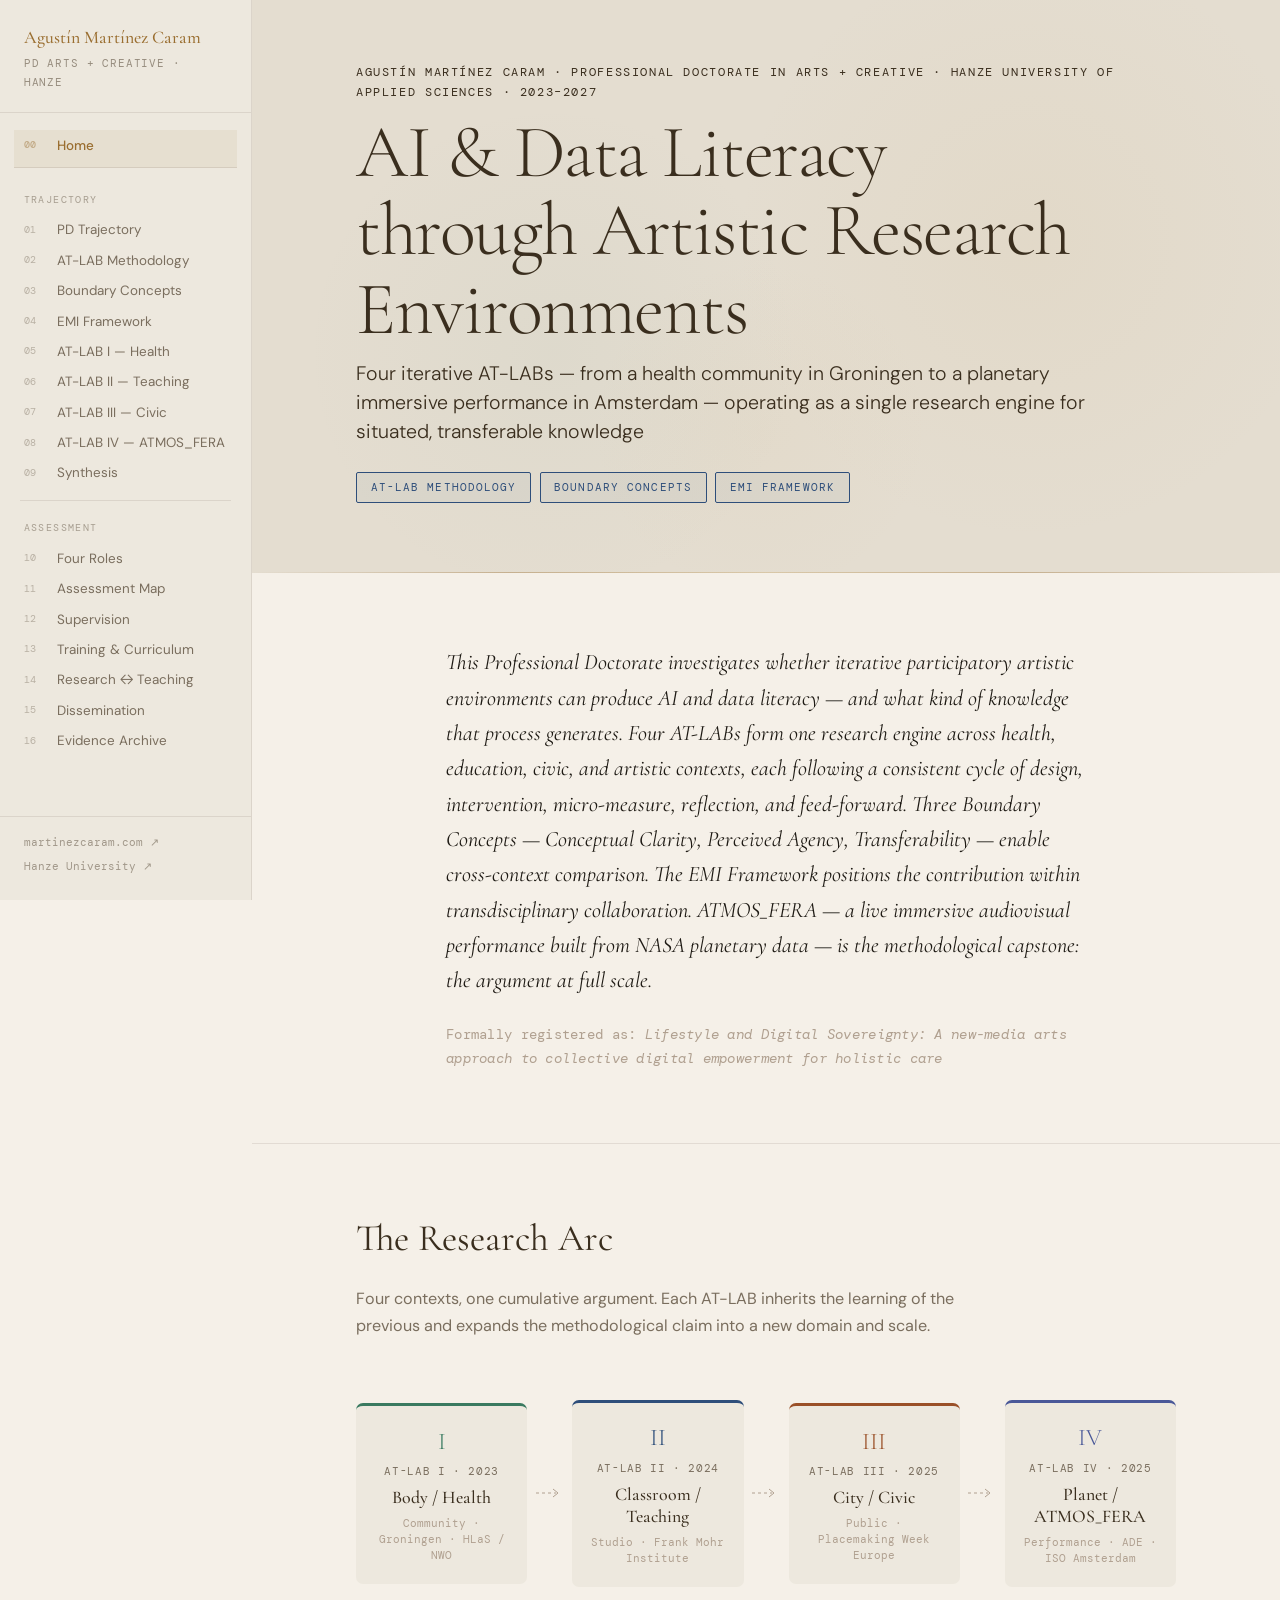
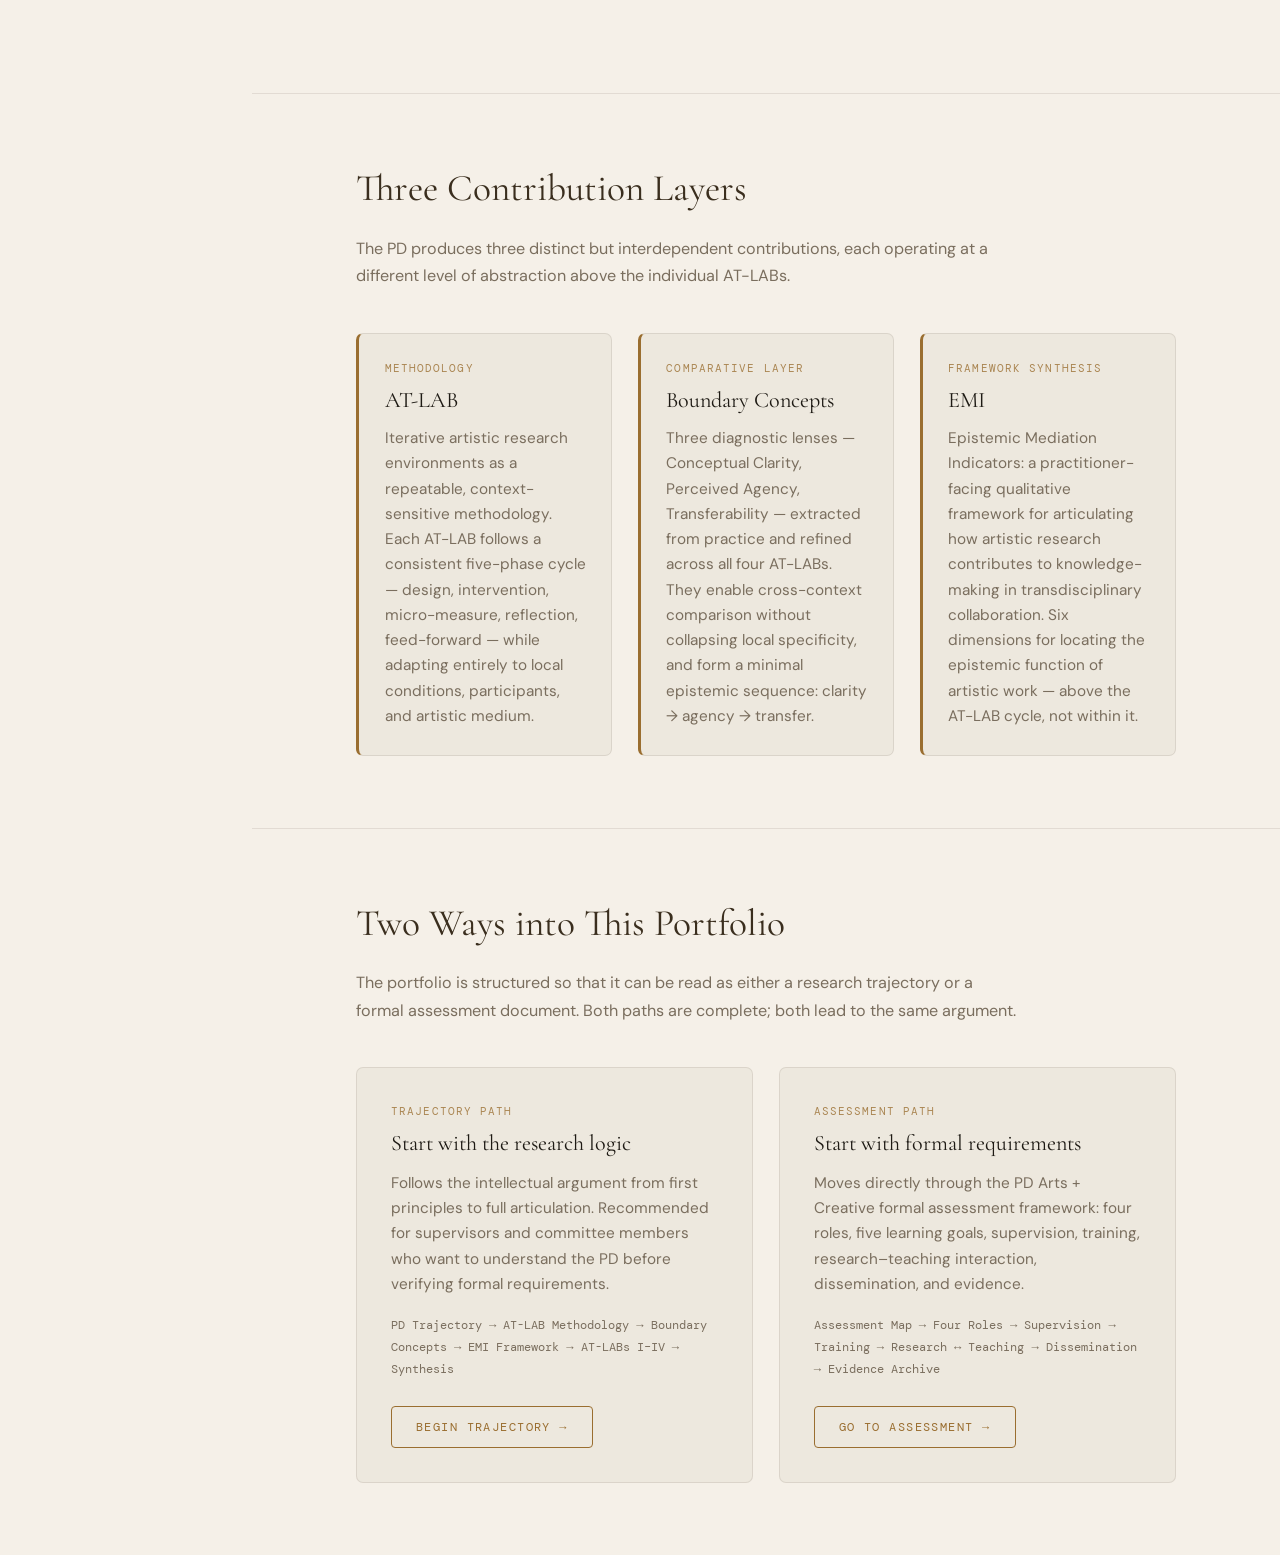
==== index.html @ 52361f8f "Initial upload Initial upload" ====
<!DOCTYPE html>
<html lang="en">
<head>
  <meta charset="UTF-8">
  <meta name="viewport" content="width=device-width, initial-scale=1.0">
  <title>Home — Agustín Martínez Caram PD</title>
  <link rel="preconnect" href="https://fonts.googleapis.com">
  <link rel="preconnect" href="https://fonts.gstatic.com" crossorigin>
  <link href="https://fonts.googleapis.com/css2?family=Cormorant+Garamond:ital,wght@0,300;0,400;0,500;0,600;1,300;1,400;1,500&family=DM+Mono:wght@300;400&family=DM+Sans:ital,wght@0,300;0,400;0,500;1,400&display=swap" rel="stylesheet">
  <link rel="stylesheet" href="css/tokens.css">
  <link rel="stylesheet" href="css/layout.css">
  <link rel="stylesheet" href="css/components.css">
  <link rel="stylesheet" href="css/animations.css">
  <link rel="stylesheet" href="css/print.css" media="print">
</head>
<body>

  <button class="hamburger" id="menuToggle" aria-label="Toggle menu">
    <span></span><span></span><span></span>
  </button>
  <div class="sidebar-overlay"></div>

  <aside id="sidebar">
    <div class="sb-header">
      <div class="sb-name">Agustín Martínez Caram</div>
      <div class="sb-programme">PD Arts + Creative · Hanze</div>
    </div>
    <nav>
      <a href="index.html"             class="nav-link nav-link-home"><span class="nav-num">00</span>Home</a>
      <div class="nav-group">
        <div class="nav-group-label">Trajectory</div>
        <a href="trajectory.html"        class="nav-link"><span class="nav-num">01</span>PD Trajectory</a>
        <a href="methodology.html"       class="nav-link"><span class="nav-num">02</span>AT-LAB Methodology</a>
        <a href="boundary-concepts.html" class="nav-link"><span class="nav-num">03</span>Boundary Concepts</a>
        <a href="emi.html"               class="nav-link"><span class="nav-num">04</span>EMI Framework</a>
        <a href="lab-1-health.html"      class="nav-link"><span class="nav-num">05</span>AT-LAB I — Health</a>
        <a href="lab-2-teaching.html"    class="nav-link"><span class="nav-num">06</span>AT-LAB II — Teaching</a>
        <a href="lab-3-civic.html"       class="nav-link"><span class="nav-num">07</span>AT-LAB III — Civic</a>
        <a href="lab-4-atmosfera.html"   class="nav-link"><span class="nav-num">08</span>AT-LAB IV — ATMOS_FERA</a>
        <a href="synthesis.html"         class="nav-link"><span class="nav-num">09</span>Synthesis</a>
      </div>
      <div class="nav-divider"></div>
      <div class="nav-group">
        <div class="nav-group-label">Assessment</div>
        <a href="roles.html"             class="nav-link"><span class="nav-num">10</span>Four Roles</a>
        <a href="assessment-map.html"    class="nav-link"><span class="nav-num">11</span>Assessment Map</a>
        <a href="supervision.html"       class="nav-link"><span class="nav-num">12</span>Supervision</a>
        <a href="training.html"          class="nav-link"><span class="nav-num">13</span>Training &amp; Curriculum</a>
        <a href="research-teaching.html" class="nav-link"><span class="nav-num">14</span>Research ↔ Teaching</a>
        <a href="dissemination.html"     class="nav-link"><span class="nav-num">15</span>Dissemination</a>
        <a href="evidence.html"          class="nav-link"><span class="nav-num">16</span>Evidence Archive</a>
      </div>
    </nav>
    <div class="sb-footer">
      <a href="https://martinezcaram.com" target="_blank" rel="noopener">martinezcaram.com ↗</a>
      <a href="https://www.hanze.nl" target="_blank" rel="noopener">Hanze University ↗</a>
    </div>
  </aside>

  <main id="main">

    <!-- ═══ HERO ═══ -->
    <section class="page-hero" style="position:relative;">
      <div class="home-bg" style="position:absolute; inset:0; overflow:hidden; pointer-events:none; z-index:0;">
        <div class="orb orb-1"></div>
        <div class="orb orb-2"></div>
        <div class="orb orb-3"></div>
      </div>

      <div style="position:relative; z-index:1;">
        <div class="section-inner">

          <div class="eyebrow">Agustín Martínez Caram · Professional Doctorate in Arts + Creative · Hanze University of Applied Sciences · 2023–2027</div>

          <h1 class="page-title">AI &amp; Data Literacy<br>through Artistic Research Environments</h1>

          <p class="page-subtitle">Four iterative AT-LABs — from a health community in Groningen to a planetary immersive performance in Amsterdam — operating as a single research engine for situated, transferable knowledge</p>

          <div class="badge-row" style="margin-top:1.5rem;">
            <span class="badge badge-hero">AT-LAB Methodology</span>
            <span class="badge badge-hero">Boundary Concepts</span>
            <span class="badge badge-hero">EMI Framework</span>
          </div>

        </div>
      </div>
    </section>

    <!-- ═══ THESIS ═══ -->
    <section class="page-section">
      <div class="section-inner content-narrow">
        <p class="lead">This Professional Doctorate investigates whether iterative participatory artistic environments can produce AI and data literacy — and what kind of knowledge that process generates. Four AT-LABs form one research engine across health, education, civic, and artistic contexts, each following a consistent cycle of design, intervention, micro-measure, reflection, and feed-forward. Three Boundary Concepts — Conceptual Clarity, Perceived Agency, Transferability — enable cross-context comparison. The EMI Framework positions the contribution within transdisciplinary collaboration. ATMOS_FERA — a live immersive audiovisual performance built from NASA planetary data — is the methodological capstone: the argument at full scale.</p>
        <p style="font-size:0.82rem; font-family:var(--mono); color:var(--ink-faint); margin-top:1rem; letter-spacing:0.02em;">Formally registered as: <em>Lifestyle and Digital Sovereignty: A new-media arts approach to collective digital empowerment for holistic care</em></p>
      </div>
    </section>

    <!-- ═══ TRAJECTORY ARC ═══ -->
    <section class="page-section">
      <div class="section-inner">

        <h2>The Research Arc</h2>
        <p style="color:var(--ink-muted); margin-bottom:2.5rem; max-width:60ch;">Four contexts, one cumulative argument. Each AT-LAB inherits the learning of the previous and expands the methodological claim into a new domain and scale.</p>

        <div class="traj-arc reveal-stagger">
          <a href="lab-1-health.html" class="traj-node traj-node--1">
            <div class="traj-node-icon">I</div>
            <div class="traj-node-label">AT-LAB I · 2023</div>
            <div class="traj-node-name">Body / Health</div>
            <div class="traj-node-sub">Community · Groningen · HLaS / NWO</div>
          </a>
          <div class="traj-connector" aria-hidden="true">
            <svg width="28" height="16" viewBox="0 0 28 16" fill="none" xmlns="http://www.w3.org/2000/svg"><line x1="0" y1="8" x2="20" y2="8" stroke="currentColor" stroke-width="1" stroke-dasharray="3 3"/><polyline points="17,4 22,8 17,12" stroke="currentColor" stroke-width="1" fill="none"/></svg>
          </div>
          <a href="lab-2-teaching.html" class="traj-node traj-node--2">
            <div class="traj-node-icon">II</div>
            <div class="traj-node-label">AT-LAB II · 2024</div>
            <div class="traj-node-name">Classroom / Teaching</div>
            <div class="traj-node-sub">Studio · Frank Mohr Institute</div>
          </a>
          <div class="traj-connector" aria-hidden="true">
            <svg width="28" height="16" viewBox="0 0 28 16" fill="none" xmlns="http://www.w3.org/2000/svg"><line x1="0" y1="8" x2="20" y2="8" stroke="currentColor" stroke-width="1" stroke-dasharray="3 3"/><polyline points="17,4 22,8 17,12" stroke="currentColor" stroke-width="1" fill="none"/></svg>
          </div>
          <a href="lab-3-civic.html" class="traj-node traj-node--3">
            <div class="traj-node-icon">III</div>
            <div class="traj-node-label">AT-LAB III · 2025</div>
            <div class="traj-node-name">City / Civic</div>
            <div class="traj-node-sub">Public · Placemaking Week Europe</div>
          </a>
          <div class="traj-connector" aria-hidden="true">
            <svg width="28" height="16" viewBox="0 0 28 16" fill="none" xmlns="http://www.w3.org/2000/svg"><line x1="0" y1="8" x2="20" y2="8" stroke="currentColor" stroke-width="1" stroke-dasharray="3 3"/><polyline points="17,4 22,8 17,12" stroke="currentColor" stroke-width="1" fill="none"/></svg>
          </div>
          <a href="lab-4-atmosfera.html" class="traj-node traj-node--4">
            <div class="traj-node-icon">IV</div>
            <div class="traj-node-label">AT-LAB IV · 2025</div>
            <div class="traj-node-name">Planet / ATMOS_FERA</div>
            <div class="traj-node-sub">Performance · ADE · ISO Amsterdam</div>
          </a>
        </div>

      </div>
    </section>

    <!-- ═══ THREE CONTRIBUTION LAYERS ═══ -->
    <section class="page-section">
      <div class="section-inner">

        <h2>Three Contribution Layers</h2>
        <p style="color:var(--ink-muted); margin-bottom:2.5rem; max-width:60ch;">The PD produces three distinct but interdependent contributions, each operating at a different level of abstraction above the individual AT-LABs.</p>

        <div class="grid-3 reveal-stagger">
          <div class="card contribution-card">
            <div class="card-label">Methodology</div>
            <div class="card-title">AT-LAB</div>
            <div class="card-body">Iterative artistic research environments as a repeatable, context-sensitive methodology. Each AT-LAB follows a consistent five-phase cycle — design, intervention, micro-measure, reflection, feed-forward — while adapting entirely to local conditions, participants, and artistic medium.</div>
          </div>

          <div class="card contribution-card">
            <div class="card-label">Comparative Layer</div>
            <div class="card-title">Boundary Concepts</div>
            <div class="card-body">Three diagnostic lenses — Conceptual Clarity, Perceived Agency, Transferability — extracted from practice and refined across all four AT-LABs. They enable cross-context comparison without collapsing local specificity, and form a minimal epistemic sequence: clarity → agency → transfer.</div>
          </div>

          <div class="card contribution-card">
            <div class="card-label">Framework Synthesis</div>
            <div class="card-title">EMI</div>
            <div class="card-body">Epistemic Mediation Indicators: a practitioner-facing qualitative framework for articulating how artistic research contributes to knowledge-making in transdisciplinary collaboration. Six dimensions for locating the epistemic function of artistic work — above the AT-LAB cycle, not within it.</div>
          </div>
        </div>

      </div>
    </section>

    <!-- ═══ TWO READING PATHS ═══ -->
    <section class="page-section">
      <div class="section-inner">

        <h2>Two Ways into This Portfolio</h2>
        <p style="color:var(--ink-muted); margin-bottom:2.5rem; max-width:60ch;">The portfolio is structured so that it can be read as either a research trajectory or a formal assessment document. Both paths are complete; both lead to the same argument.</p>

        <div class="grid-2 reveal-stagger">

          <div class="card" style="padding:2rem;">
            <div class="card-label">Trajectory Path</div>
            <div class="card-title" style="margin-bottom:0.8rem;">Start with the research logic</div>
            <div class="card-body" style="margin-bottom:1.5rem;">
              <p>Follows the intellectual argument from first principles to full articulation. Recommended for supervisors and committee members who want to understand the PD before verifying formal requirements.</p>
              <p style="font-family:var(--mono); font-size:0.72rem; color:var(--ink-muted); margin-top:0.8rem; line-height:1.8;">
                PD Trajectory → AT-LAB Methodology → Boundary Concepts → EMI Framework → AT-LABs I–IV → Synthesis
              </p>
            </div>
            <a href="trajectory.html" style="display:inline-block; padding:10px 24px; border:1px solid var(--gold); color:var(--gold); text-decoration:none; font-family:var(--mono); font-size:0.7rem; letter-spacing:0.12em; text-transform:uppercase; border-radius:4px; transition:background 0.2s, color 0.2s;">Begin Trajectory →</a>
          </div>

          <div class="card" style="padding:2rem;">
            <div class="card-label">Assessment Path</div>
            <div class="card-title" style="margin-bottom:0.8rem;">Start with formal requirements</div>
            <div class="card-body" style="margin-bottom:1.5rem;">
              <p>Moves directly through the PD Arts + Creative formal assessment framework: four roles, five learning goals, supervision, training, research–teaching interaction, dissemination, and evidence.</p>
              <p style="font-family:var(--mono); font-size:0.72rem; color:var(--ink-muted); margin-top:0.8rem; line-height:1.8;">
                Assessment Map → Four Roles → Supervision → Training → Research ↔ Teaching → Dissemination → Evidence Archive
              </p>
            </div>
            <a href="assessment-map.html" style="display:inline-block; padding:10px 24px; border:1px solid var(--gold); color:var(--gold); text-decoration:none; font-family:var(--mono); font-size:0.7rem; letter-spacing:0.12em; text-transform:uppercase; border-radius:4px; transition:background 0.2s, color 0.2s;">Go to Assessment →</a>
          </div>

        </div>

      </div>
    </section>

  </main>

  <script src="js/nav.js"></script>
  <script src="js/animations.js"></script>
</body>
</html>
---- css/tokens.css ----
/* ═══════════════════════════════════════════════════════════
   DESIGN TOKENS — PD Assessment Portfolio
   Agustín Martínez Caram · Hanze UAS · Arts + Creative PD
   v3 — single warm editorial system (no dark mode)
   ═══════════════════════════════════════════════════════════ */

:root {
  /* ──────────────────────────────────────────
     WARM EDITORIAL PALETTE
     ────────────────────────────────────────── */
  --bg-light:    #f5f0e8;    /* main reading surface — warm parchment */
  --bg-light-2:  #ede8de;    /* cards, sidebar, secondary surfaces */
  --bg-light-3:  #e4ddd0;    /* hero band, deepened parchment */
  --bg-light-4:  #dbd4c5;    /* table alternation, strong dividers */

  --ink:         #1e1a14;    /* near-black body text */
  --ink-mid:     #3a2e1e;    /* headings, section titles */
  --ink-muted:   #7a6e5e;    /* secondary text, captions */
  --ink-faint:   #b0a090;    /* very muted, metadata */

  --gold:        #9a6e30;    /* primary gold on light — legible warm amber */
  --gold-lt:     #c9a96e;    /* lighter gold, accents */
  --gold-dim:    rgba(154,110,48,0.15);
  --gold-line:   rgba(154,110,48,0.35);

  --border:      rgba(58, 46, 30, 0.10);
  --border-strong: rgba(58, 46, 30, 0.22);

  --accent:      #4a7a6e;    /* sage-teal accent */
  --accent-dim:  rgba(74,122,110,0.12);
  --rust:        #a05050;    /* warm rust for flags */
  --rust-dim:    rgba(160,80,80,0.10);

  /* ──────────────────────────────────────────
     SEMANTIC PAGE TOKENS — always light
     ────────────────────────────────────────── */
  --page-bg:            var(--bg-light);
  --page-surface:       var(--bg-light-2);
  --page-surface2:      var(--bg-light-3);
  --page-text:          var(--ink);
  --page-text-muted:    var(--ink-muted);
  --page-text-faint:    var(--ink-faint);
  --page-border:        var(--border);
  --page-border-strong: var(--border-strong);
  --page-gold:          var(--gold);
  --page-gold-lt:       var(--gold-lt);

  /* Sidebar — warm parchment panel */
  --sidebar-bg:        var(--bg-light-2);
  --sidebar-border:    var(--border);
  --sidebar-text:      var(--ink-muted);
  --sidebar-active:    var(--gold);
  --sidebar-hover-bg:  rgba(154,110,48,0.08);

  /* Hero band — slightly deepened parchment, NOT dark */
  --hero-bg:           var(--bg-light-3);
  --hero-text:         var(--ink-mid);

  /* ──────────────────────────────────────────
     LAB ACCENT TOKENS — conceptually motivated
     ────────────────────────────────────────── */

  /* AT-LAB I: Health / Biosignal / Body */
  --lab1:          #3a7a60;
  --lab1-lt:       #5a9a80;
  --lab1-dim:      rgba(58,122,96,0.10);
  --lab1-pulse:    rgba(58,122,96,0.18);
  --lab1-waveform: rgba(58,122,96,0.35);

  /* AT-LAB II: Teaching / Annotation / Curation */
  --lab2:          #2e4e7a;
  --lab2-lt:       #4a6a9a;
  --lab2-dim:      rgba(46,78,122,0.09);
  --lab2-line:     rgba(46,78,122,0.35);
  --lab2-ruled:    rgba(46,78,122,0.05);

  /* AT-LAB III: Civic / Network / Negotiation */
  --lab3:          #9a5028;
  --lab3-lt:       #be7040;
  --lab3-dim:      rgba(154,80,40,0.09);
  --lab3-node:     rgba(154,80,40,0.15);
  --lab3-edge:     rgba(154,80,40,0.22);

  /* AT-LAB IV: ATMOS_FERA / Spectral / Indigo */
  --lab4:          #4a5898;
  --lab4-lt:       #6878b8;
  --lab4-dim:      rgba(74,88,152,0.10);
  --lab4-atmos:    rgba(74,88,152,0.06);
  --lab4-venus:    #c8a040;
  --lab4-mars:     #a04830;
  --lab4-space:    #1a2870;

  /* ──────────────────────────────────────────
     TYPOGRAPHY
     ────────────────────────────────────────── */
  --serif:  'Cormorant Garamond', Georgia, 'Times New Roman', serif;
  --sans:   'DM Sans', system-ui, -apple-system, sans-serif;
  --mono:   'DM Mono', 'Menlo', 'Consolas', monospace;

  /* ──────────────────────────────────────────
     TYPE SCALE (fluid)
     ────────────────────────────────────────── */
  --fs-display:  clamp(2.8rem, 6vw, 4.4rem);
  --fs-h1:       clamp(2.2rem, 4.5vw, 3.4rem);
  --fs-h2:       clamp(1.6rem, 3vw, 2.2rem);
  --fs-h3:       clamp(1.15rem, 2vw, 1.45rem);
  --fs-body:     clamp(0.95rem, 1.05vw, 1.06rem);
  --fs-small:    clamp(0.82rem, 0.9vw, 0.9rem);
  --fs-label:    0.7rem;
  --fs-micro:    0.6rem;

  /* ──────────────────────────────────────────
     SPACING
     ────────────────────────────────────────── */
  --sp-page:     clamp(2rem, 5vw, 4.5rem);
  --sp-section:  clamp(4rem, 8vh, 7rem);
  --sp-block:    clamp(2rem, 4vh, 3.5rem);
  --sp-element:  1.25rem;
  --content-max: 820px;
  --content-wide:1080px;

  /* ──────────────────────────────────────────
     SIDEBAR
     ────────────────────────────────────────── */
  --sidebar-w: 252px;

  /* ──────────────────────────────────────────
     MOTION
     ────────────────────────────────────────── */
  --ease:      cubic-bezier(0.16, 1, 0.3, 1);
  --ease-out:  cubic-bezier(0.33, 1, 0.68, 1);
  --ease-in:   cubic-bezier(0.55, 0, 1, 0.45);
  --dur-fast:  0.22s;
  --dur-norm:  0.42s;
  --dur-slow:  0.75s;
  --dur-lazy:  1.2s;

  /* ──────────────────────────────────────────
     RADIUS
     ────────────────────────────────────────── */
  --r-sm:  3px;
  --r-md:  7px;
  --r-lg:  14px;
}
---- css/layout.css ----
/* ═══════════════════════════════════════════════════════════════════════════
   LAYOUT — Sidebar, page structure, grids, responsive foundation
   ═══════════════════════════════════════════════════════════════════════════ */

/* ── RESET & GLOBALS ── */

*, *::before, *::after {
  box-sizing: border-box;
  margin: 0;
  padding: 0;
}

html {
  scroll-behavior: smooth;
  font-size: 17px;
  -webkit-text-size-adjust: 100%;
}

body {
  font-family: var(--sans);
  font-size: var(--fs-body);
  line-height: 1.72;
  background: var(--page-bg);
  color: var(--page-text);
  transition: background var(--dur-norm), color var(--dur-norm);
  overflow-x: hidden;
  -webkit-font-smoothing: antialiased;
  -moz-osx-font-smoothing: grayscale;
}

a {
  color: var(--page-gold);
  text-decoration: none;
  transition: color var(--dur-fast), text-decoration-color var(--dur-fast);
}

a:hover {
  text-decoration: underline;
  text-underline-offset: 3px;
}

img {
  max-width: 100%;
  display: block;
}

/* ── PAGE HERO (DARK THRESHOLD) ── */

.page-hero {
  background: var(--hero-bg);
  color: var(--hero-text);
  padding: clamp(3rem, 7vh, 5.5rem) var(--sp-page) clamp(2.5rem, 5vh, 4rem);
  position: relative;
  overflow: hidden;
}

/* ── HERO EXTERNAL LINK BUTTONS ── */

.hero-ext-links {
  position: absolute;
  top: 1.4rem;
  right: 1.6rem;
  display: flex;
  flex-direction: column;
  gap: 0.45rem;
  align-items: flex-end;
  z-index: 10;
}

.hero-ext-btn {
  display: inline-flex;
  align-items: center;
  gap: 0.35rem;
  font-family: var(--mono);
  font-size: 0.6rem;
  letter-spacing: 0.09em;
  text-transform: uppercase;
  padding: 0.3rem 0.7rem;
  border: 1px solid rgba(46, 78, 122, 0.45);
  border-radius: 2px;
  color: var(--lab2);
  text-decoration: none;
  background: rgba(46, 78, 122, 0.05);
  transition: background 0.15s ease, border-color 0.15s ease, color 0.15s ease;
  white-space: nowrap;
}

.hero-ext-btn:hover {
  background: rgba(46, 78, 122, 0.12);
  border-color: var(--lab2);
  color: var(--lab2);
}

.page-hero::after {
  content: '';
  position: absolute;
  bottom: 0;
  left: 0;
  right: 0;
  height: 1px;
  background: linear-gradient(90deg, transparent, var(--page-gold), var(--page-gold-lt), var(--page-gold), transparent);
  opacity: 0.4;
}

.page-hero .eyebrow,
.page-hero .page-title,
.page-hero .page-subtitle,
.page-hero .sec-label,
.page-hero .sec-label-num,
.page-hero .sec-label-text {
  color: inherit !important;
}

.page-hero .sec-label-line {
  background: var(--page-gold) !important;
}

/* ── SIDEBAR ── */

#sidebar {
  position: fixed;
  top: 0;
  left: 0;
  width: var(--sidebar-w);
  height: 100vh;
  background: var(--sidebar-bg);
  border-right: 1px solid var(--sidebar-border);
  display: flex;
  flex-direction: column;
  z-index: 100;
  overflow-y: auto;
  transition: background var(--dur-norm), border-color var(--dur-norm);
}


.sb-header {
  padding: 1.6rem 1.4rem 1.2rem;
  border-bottom: 1px solid var(--sidebar-border);
  flex-shrink: 0;
}

.sb-name {
  font-family: var(--serif);
  font-size: 1.05rem;
  font-weight: 500;
  color: var(--sidebar-active);
  line-height: 1.25;
}

.sb-programme {
  font-family: var(--mono);
  font-size: 0.62rem;
  color: var(--sidebar-text);
  margin-top: 0.35rem;
  text-transform: uppercase;
  letter-spacing: 0.08em;
  opacity: 0.75;
}

nav {
  padding: 1rem 0;
  flex: 1;
}

.nav-group {
  padding: 0 0.8rem 0.4rem;
}

.nav-group-label {
  font-family: var(--mono);
  font-size: 0.57rem;
  text-transform: uppercase;
  letter-spacing: 0.14em;
  color: var(--sidebar-text);
  opacity: 0.6;
  padding: 0.8rem 0.6rem 0.4rem;
}

.nav-divider {
  height: 1px;
  background: var(--sidebar-border);
  margin: 0.3rem 1.2rem;
}

.nav-link {
  display: flex;
  align-items: center;
  gap: 0.55rem;
  padding: 0.38rem 0.6rem;
  border-radius: var(--r-sm);
  font-size: 0.79rem;
  color: var(--sidebar-text);
  text-decoration: none;
  transition: color var(--dur-fast), background var(--dur-fast);
  line-height: 1.3;
}

.nav-link:hover,
.nav-link.active {
  color: var(--sidebar-active);
  background: var(--sidebar-hover-bg);
}

.nav-link.active {
  font-weight: 500;
}

.nav-link-home {
  margin: 0 0.8rem 0.6rem;
  border-bottom: 1px solid var(--sidebar-border, rgba(0,0,0,0.08));
  padding-bottom: 0.75rem;
  border-radius: 0;
}

.nav-num {
  font-family: var(--mono);
  font-size: 0.57rem;
  opacity: 0.45;
  min-width: 1.4rem;
  letter-spacing: 0.04em;
  flex-shrink: 0;
}

.sb-footer {
  padding: 1rem 1.4rem 1.4rem;
  border-top: 1px solid var(--sidebar-border);
  display: flex;
  flex-direction: column;
  gap: 0.35rem;
  flex-shrink: 0;
}

.sb-footer a {
  font-family: var(--mono);
  font-size: 0.62rem;
  color: var(--sidebar-text);
  text-decoration: none;
  opacity: 0.65;
  transition: opacity var(--dur-fast);
}

.sb-footer a:hover {
  opacity: 1;
}

.sb-toggle {
  padding: 0.9rem 1.4rem 0.5rem;
  border-top: 1px solid var(--sidebar-border);
  flex-shrink: 0;
}

.theme-btn {
  background: none;
  border: 1px solid var(--sidebar-border);
  color: var(--sidebar-text);
  font-family: var(--mono);
  font-size: 0.62rem;
  padding: 0.28rem 0.7rem;
  border-radius: var(--r-sm);
  cursor: pointer;
  transition: all var(--dur-fast);
  width: 100%;
  text-align: left;
}

.theme-btn:hover {
  color: var(--sidebar-active);
  border-color: var(--sidebar-active);
}

/* ── MAIN CONTENT ── */

#main {
  margin-left: var(--sidebar-w);
  min-height: 100vh;
  background: var(--page-bg);
  transition: background var(--dur-norm);
}

.page-section {
  padding: var(--sp-section) var(--sp-page);
  border-bottom: 1px solid var(--page-border);
  position: relative;
}

.page-section:last-child {
  border-bottom: none;
}

.section-inner {
  max-width: var(--content-max);
  margin: 0 auto;
}

.section-inner-wide {
  max-width: var(--content-wide);
  margin: 0 auto;
}

.content-narrow {
  max-width: 640px;
}

/* ── TYPOGRAPHY ── */

h1, h2, h3, h4 {
  font-family: var(--serif);
  font-weight: 400;
  line-height: 1.2;
  color: var(--ink-mid);
}


h2 {
  font-size: var(--fs-h2);
  margin-bottom: 1.4rem;
}

h3 {
  font-size: var(--fs-h3);
  margin-bottom: 0.75rem;
}

p {
  margin-bottom: 1.1em;
}

p:last-child {
  margin-bottom: 0;
}

strong {
  font-weight: 500;
}

/* ── GRIDS ── */

.grid-2 {
  display: grid;
  grid-template-columns: 1fr 1fr;
  gap: 1.5rem;
}

.grid-3 {
  display: grid;
  grid-template-columns: repeat(3, 1fr);
  gap: 1.5rem;
}

.grid-auto {
  display: grid;
  grid-template-columns: repeat(auto-fill, minmax(280px, 1fr));
  gap: 1.4rem;
}

/* ── IMAGE & MEDIA ── */

.lab-image-wrap {
  position: relative;
  overflow: hidden;
  border-radius: var(--r-sm);
  border: 1px solid var(--page-border);
}

.lab-image {
  width: 100%;
  aspect-ratio: 16 / 9;
  object-fit: cover;
  display: block;
  transition: transform 0.6s ease;
}

.lab-image-wrap:hover .lab-image {
  transform: scale(1.03);
}

.lab-image-placeholder {
  width: 100%;
  aspect-ratio: 16 / 9;
  display: flex;
  align-items: center;
  justify-content: center;
  background: var(--page-surface);
  border: 1px dashed var(--page-border-strong);
  border-radius: var(--r-sm);
  color: var(--page-text-faint);
  font-family: var(--mono);
  font-size: var(--fs-label);
  text-transform: uppercase;
  letter-spacing: 0.1em;
}

.lab-image-caption {
  font-family: var(--mono);
  font-size: 0.71rem;
  color: var(--page-text-muted);
  margin-top: 0.45rem;
  line-height: 1.4;
}

.video-wrap {
  position: relative;
  aspect-ratio: 16 / 9;
  overflow: hidden;
  border-radius: var(--r-sm);
  background: #000;
  border: 1px solid var(--page-border);
}

.video-wrap iframe {
  position: absolute;
  inset: 0;
  width: 100%;
  height: 100%;
  border: none;
}

/* ── SCROLLBAR ── */

::-webkit-scrollbar {
  width: 5px;
}

::-webkit-scrollbar-track {
  background: transparent;
}

::-webkit-scrollbar-thumb {
  background: var(--page-border-strong);
  border-radius: 3px;
}

/* ── HAMBURGER & MOBILE OVERLAY ── */

.hamburger {
  display: none;
  position: fixed;
  top: 1rem;
  left: 1rem;
  z-index: 200;
  background: var(--page-surface);
  border: 1px solid var(--page-border);
  border-radius: var(--r-sm);
  cursor: pointer;
  flex-direction: column;
  justify-content: center;
  align-items: center;
  gap: 4px;
  width: 36px;
  height: 36px;
  padding: 0;
}

.hamburger span {
  display: block;
  width: 17px;
  height: 1.5px;
  background: var(--page-text-muted);
  border-radius: 1px;
  transition: all var(--dur-fast);
}

.hamburger.open span:nth-child(1) {
  transform: translateY(5.5px) rotate(45deg);
}

.hamburger.open span:nth-child(2) {
  opacity: 0;
  transform: scaleX(0);
}

.hamburger.open span:nth-child(3) {
  transform: translateY(-5.5px) rotate(-45deg);
}

.sidebar-overlay {
  display: none;
  position: fixed;
  inset: 0;
  background: rgba(0, 0, 0, 0.5);
  z-index: 99;
}

.sidebar-overlay.open {
  display: block;
}

/* ── RESPONSIVE ── */

@media (max-width: 900px) {
  .hamburger {
    display: flex;
  }

  #sidebar {
    transform: translateX(-100%);
    transition: transform var(--dur-norm) var(--ease);
  }

  #sidebar.open {
    transform: translateX(0);
  }

  #main {
    margin-left: 0;
  }

  .grid-2 {
    grid-template-columns: 1fr;
  }

  .grid-3 {
    grid-template-columns: repeat(2, 1fr);
    gap: 1rem;
  }
}

@media (max-width: 600px) {
  :root {
    --sp-page: 1.2rem;
    --sp-section: 3rem;
  }

  .grid-3 {
    grid-template-columns: 1fr;
  }

  .grid-auto {
    grid-template-columns: 1fr;
  }
}
---- css/components.css ----
/* ═══════════════════════════════════════════════════════════════════════════
   COMPONENTS — Cards, callouts, typography, diagrams, badges, specialist parts
   ═══════════════════════════════════════════════════════════════════════════ */

/* ── TYPOGRAPHY COMPONENTS ── */

.eyebrow {
  font-family: var(--mono);
  font-size: 0.68rem;
  text-transform: uppercase;
  letter-spacing: 0.14em;
  color: var(--page-gold);
  opacity: 0.9;
  margin-bottom: 0.6rem;
  display: block;
}

.page-title {
  font-family: var(--serif);
  font-size: var(--fs-display);
  font-weight: 300;
  color: var(--page-text);
  line-height: 1.05;
  margin-bottom: 0.6rem;
  letter-spacing: -0.02em;
}

.page-subtitle {
  font-family: var(--sans);
  font-size: 1.15rem;
  color: var(--page-text-muted);
  max-width: 58ch;
  line-height: 1.5;
  font-weight: 300;
}

.lead {
  font-family: var(--serif);
  font-size: 1.3rem;
  color: var(--page-text);
  line-height: 1.6;
  font-weight: 400;
  max-width: 65ch;
  font-style: italic;
}


.body-text {
  color: var(--page-text);
}

.body-text p {
  margin-bottom: 1.2em;
  line-height: 1.78;
}

.body-text ul,
.body-text ol {
  margin: 0 0 1em 1.4em;
}

.body-text li {
  margin-bottom: 0.4em;
}

.pull-quote {
  font-family: var(--serif);
  font-size: var(--fs-h2);
  font-weight: 300;
  line-height: 1.35;
  color: var(--page-gold);
  border-left: 3px solid var(--page-gold);
  padding: 1.2rem 0 1.2rem 2rem;
  margin: 2.5rem 0;
  font-style: italic;
  max-width: 65ch;
}


.gold-rule {
  width: 100%;
  height: 1px;
  border: none;
  background: linear-gradient(90deg, transparent, var(--page-border-strong), transparent);
  margin: 2rem 0;
}

/* ── SECTION LABEL ── */

.sec-label {
  display: flex;
  align-items: center;
  gap: 0.8rem;
  margin-bottom: 1.8rem;
}

.sec-label-num {
  font-family: var(--mono);
  font-size: 0.72rem;
  color: var(--page-gold);
  opacity: 0.7;
}

.sec-label-text {
  font-family: var(--mono);
  font-size: 0.68rem;
  text-transform: uppercase;
  letter-spacing: 0.12em;
  color: var(--page-text-muted);
}

.sec-label-line {
  flex: 1;
  height: 1px;
  background: var(--page-border);
  max-width: 80px;
}

/* ── CARDS ── */

.card {
  background: var(--page-surface);
  border: 1px solid var(--page-border);
  border-radius: var(--r-md);
  padding: 1.5rem;
  transition: border-color var(--dur-fast), background var(--dur-fast);
}

.card:hover {
  border-color: var(--page-border-strong);
}

.card-label {
  font-family: var(--mono);
  font-size: 0.65rem;
  text-transform: uppercase;
  letter-spacing: 0.1em;
  color: var(--page-gold);
  margin-bottom: 0.5rem;
  opacity: 0.8;
}

.card-title {
  font-family: var(--serif);
  font-size: 1.3rem;
  color: var(--page-text);
  margin-bottom: 0.7rem;
  line-height: 1.25;
}


.card-body {
  color: var(--page-text-muted);
  font-size: 0.9rem;
  line-height: 1.65;
}


.contribution-card {
  border-left: 3px solid var(--page-gold);
}

.contribution-card:hover {
  border-left-color: var(--page-gold-lt);
}

.emi-card {
  position: relative;
}

.emi-card .emi-num {
  font-family: var(--mono);
  font-size: 0.65rem;
  color: var(--page-gold);
  margin-bottom: 0.4rem;
}

/* ── SUPERVISOR CARD ── */

.supervisor-card {
  background: var(--page-surface);
  border: 1px solid var(--page-border);
  border-radius: var(--r-md);
  padding: 1.5rem;
  transition: border-color var(--dur-fast);
}

.supervisor-card:hover {
  border-color: var(--page-border-strong);
}

.sup-role {
  font-family: var(--mono);
  font-size: 0.65rem;
  text-transform: uppercase;
  letter-spacing: 0.1em;
  color: var(--page-gold);
  margin-bottom: 0.4rem;
}

.sup-name {
  font-family: var(--serif);
  font-size: 1.45rem;
  color: var(--page-text);
  margin-bottom: 0.2rem;
}


.sup-institution {
  font-family: var(--mono);
  font-size: 0.75rem;
  color: var(--page-text-muted);
  margin-bottom: 1rem;
}

.sup-bio {
  color: var(--page-text);
  font-size: 0.92rem;
  line-height: 1.7;
  margin-bottom: 1rem;
}


.sup-trajectory {
  color: var(--page-text);
  font-size: 0.88rem;
  line-height: 1.65;
  border-top: 1px solid var(--page-border);
  padding-top: 1rem;
  margin-top: 0.5rem;
}


.sup-trajectory strong {
  font-weight: 500;
  color: var(--page-gold);
}


/* ── CALLOUTS ── */

.callout {
  background: var(--page-surface);
  border: 1px solid var(--page-border);
  border-left: 3px solid var(--page-gold);
  border-radius: 0 var(--r-md) var(--r-md) 0;
  padding: 1.2rem 1.4rem;
  margin: 1.5rem 0;
  font-size: 0.92rem;
}

.callout strong {
  font-weight: 500;
  color: var(--page-text);
  display: block;
  margin-bottom: 0.4rem;
}

.callout p {
  color: var(--page-text-muted);
  margin: 0;
}


.callout-accent {
  border-left-color: var(--accent);
  background: var(--accent-dim);
}

.callout-flag {
  border-left-color: var(--rust);
  background: var(--rust-dim);
}

.callout-flag .flag-label {
  font-family: var(--mono);
  font-size: 0.62rem;
  text-transform: uppercase;
  letter-spacing: 0.1em;
  color: var(--rust);
  margin-bottom: 0.5rem;
  display: block;
}

/* ── BADGES ── */

.badge {
  display: inline-block;
  font-family: var(--mono);
  font-size: 0.65rem;
  text-transform: uppercase;
  letter-spacing: 0.08em;
  padding: 0.2rem 0.6rem;
  border-radius: 2px;
  border: 1px solid var(--page-border);
  color: var(--page-text-muted);
}

.badge-lab1 {
  border-color: var(--lab1);
  color: var(--lab1);
}

.badge-lab2 {
  border-color: var(--lab2);
  color: var(--lab2);
}

.badge-lab3 {
  border-color: var(--lab3);
  color: var(--lab3);
}

.badge-lab4 {
  border-color: var(--lab4);
  color: var(--lab4);
}

.badge-accent {
  border-color: var(--accent);
  color: var(--accent);
}

.badge-hero {
  border-color: var(--lab2);
  border-width: 1.5px;
  color: var(--lab2);
  background: rgba(46, 78, 122, 0.05);
  padding: 0.28rem 0.8rem;
  letter-spacing: 0.1em;
  transition: background 0.18s ease, transform 0.18s ease;
}

.badge-hero:hover {
  background: rgba(46, 78, 122, 0.1);
  transform: translateY(-1px);
}

.badge-rust {
  border-color: var(--rust);
  color: var(--rust);
}

.badge-row {
  display: flex;
  flex-wrap: wrap;
  gap: 0.5rem;
  margin-bottom: 1.5rem;
}

/* ── LAB BLOCKS (Trajectory page) ── */

.lab-block {
  background: var(--page-surface);
  border: 1px solid var(--page-border);
  border-radius: var(--r-md);
  padding: 1.8rem;
  margin-bottom: 1rem;
}

.lab-block-header {
  display: flex;
  justify-content: space-between;
  align-items: flex-start;
  margin-bottom: 1rem;
}

.lab-block-num {
  font-family: var(--mono);
  font-size: 0.65rem;
  color: var(--page-gold);
  letter-spacing: 0.1em;
}

.lab-fields {
  display: grid;
  grid-template-columns: 1fr 1fr;
  gap: 1rem;
  margin-top: 1rem;
}

.lab-field-label {
  font-family: var(--mono);
  font-size: 0.63rem;
  text-transform: uppercase;
  letter-spacing: 0.1em;
  color: var(--page-text-muted);
  margin-bottom: 0.3rem;
}

.lab-field-value {
  color: var(--page-text);
  font-size: 0.88rem;
}

/* ── FEED-FORWARD CONNECTORS ── */

.feed-forward {
  display: flex;
  align-items: center;
  gap: 1rem;
  padding: 1.2rem 0;
  position: relative;
}

.feed-forward-line {
  flex: 1;
  height: 1px;
  background: linear-gradient(90deg, #3a7a8c 0%, transparent 100%);
  opacity: 0.4;
}

.feed-forward-text {
  font-family: var(--mono);
  font-size: 0.77rem;
  color: #3a7a8c;
  opacity: 0.75;
  font-style: italic;
  text-align: center;
  flex: 2;
  line-height: 1.4;
}

.feed-forward-arrow {
  color: #3a7a8c;
  font-size: 1.1rem;
  opacity: 0.6;
}

.feed-forward.visible .feed-forward-line {
  animation: rule-grow var(--dur-slow) ease forwards;
}

/* ── CYCLE (Methodology) ── */

.cycle-wrap {
  display: flex;
  align-items: center;
  flex-wrap: wrap;
  gap: 0.5rem;
  margin: 2rem 0;
  padding: 1.5rem;
  background: var(--page-surface);
  border-radius: var(--r-lg);
  border: 1px solid var(--page-border);
  justify-content: center;
}

.cycle-step {
  background: var(--page-bg);
  border: 1px solid var(--page-border);
  border-radius: var(--r-md);
  padding: 0.8rem 1.2rem;
  font-family: var(--mono);
  font-size: 0.72rem;
  text-transform: uppercase;
  letter-spacing: 0.08em;
  color: var(--page-text);
  text-align: center;
}


.cycle-arrow {
  color: var(--page-gold);
  opacity: 0.5;
  font-size: 0.9rem;
  padding: 0 0.2rem;
}

/* ── ROLE PANELS ── */

.role-panel {
  background: var(--page-surface);
  border: 1px solid var(--page-border);
  border-top: 3px solid var(--page-gold);
  border-radius: var(--r-md);
  padding: 1.5rem;
  padding-top: 1.2rem;
}

.role-panel .role-name {
  font-family: var(--serif);
  font-size: 1.5rem;
  color: var(--page-text);
  margin-bottom: 0.4rem;
}


.role-panel .role-type {
  font-family: var(--mono);
  font-size: 0.65rem;
  text-transform: uppercase;
  letter-spacing: 0.1em;
  color: var(--page-gold);
  margin-bottom: 1rem;
}

/* ── ASSESSMENT ITEMS ── */

.assess-item {
  border-bottom: 1px solid var(--page-border);
  padding: 1.2rem 0;
  display: grid;
  grid-template-columns: 2fr 3fr 1fr;
  gap: 1rem;
  align-items: start;
}

.assess-item:last-child {
  border-bottom: none;
}

.assess-label {
  font-family: var(--mono);
  font-size: 0.7rem;
  text-transform: uppercase;
  letter-spacing: 0.09em;
  color: var(--page-gold);
}

.assess-value {
  color: var(--page-text);
  font-size: 0.9rem;
  line-height: 1.5;
}

.assess-link a {
  font-family: var(--mono);
  font-size: 0.68rem;
  color: var(--accent);
  text-decoration: underline;
}

/* ── TABLES ── */

.data-table {
  width: 100%;
  border-collapse: collapse;
  margin: 1.5rem 0;
  font-size: 0.88rem;
}

.data-table th {
  text-align: left;
  padding: 0.7rem 1rem;
  border-bottom: 2px solid var(--page-border-strong);
  color: var(--page-text);
  font-family: var(--mono);
  font-size: 0.65rem;
  text-transform: uppercase;
  letter-spacing: 0.1em;
  font-weight: 400;
}

.data-table td {
  padding: 0.65rem 1rem;
  border-bottom: 1px solid var(--page-border);
  color: var(--page-text-muted);
  line-height: 1.5;
  vertical-align: top;
}


.data-table tr:hover td {
  background: var(--page-surface);
}

.data-table td:first-child {
  color: var(--page-text);
}


/* ── DISSEMINATION ITEMS ── */

.diss-item {
  border-bottom: 1px solid var(--page-border);
  padding: 1.1rem 0;
}

.diss-item:last-child {
  border-bottom: none;
}

.diss-title {
  color: var(--page-text);
  font-size: 0.95rem;
  line-height: 1.4;
  margin-bottom: 0.25rem;
}


.diss-meta {
  font-family: var(--mono);
  font-size: 0.68rem;
  color: var(--page-text-muted);
  line-height: 1.5;
}

.diss-badge {
  display: inline-block;
  font-family: var(--mono);
  font-size: 0.6rem;
  text-transform: uppercase;
  letter-spacing: 0.07em;
  padding: 0.15rem 0.5rem;
  border-radius: 2px;
  border: 1px solid var(--accent);
  color: var(--accent);
  margin-left: 0.5rem;
}

/* ── ARCHIVE GROUPS ── */

.archive-group {
  margin-bottom: 2rem;
}

.archive-group-title {
  font-family: var(--mono);
  font-size: 0.68rem;
  text-transform: uppercase;
  letter-spacing: 0.1em;
  color: var(--page-gold);
  margin-bottom: 0.8rem;
  padding-bottom: 0.4rem;
  border-bottom: 1px solid var(--page-border);
}

.archive-entry {
  display: flex;
  justify-content: space-between;
  align-items: center;
  padding: 0.7rem 0;
  border-bottom: 1px solid var(--page-border);
}

.archive-entry:last-child {
  border-bottom: none;
}

.archive-name {
  color: var(--page-text);
  font-size: 0.88rem;
}


.archive-link a {
  font-family: var(--mono);
  font-size: 0.68rem;
  color: var(--page-gold);
  text-decoration: none;
  transition: opacity var(--dur-fast);
}

.archive-link a:hover {
  opacity: 0.7;
}

/* ── BOUNDARY CONCEPTS SEQUENCE ── */

.bc-sequence {
  display: flex;
  gap: 0;
  margin: 2rem 0;
  align-items: center;
  flex-wrap: wrap;
}

.bc-node {
  background: var(--page-surface);
  border: 1px solid var(--page-border-strong);
  border-radius: var(--r-sm);
  padding: 0.7rem 1.4rem;
  font-family: var(--mono);
  font-size: 0.72rem;
  text-transform: uppercase;
  letter-spacing: 0.1em;
  color: var(--page-text);
  position: relative;
  transition: all 0.4s;
}

.bc-node.active {
  background: var(--lab1-dim);
  color: var(--page-bg);
  border-color: var(--page-gold);
}


.bc-arrow {
  color: var(--page-gold);
  opacity: 0.5;
  padding: 0 0.8rem;
  font-size: 1rem;
}

.bc-sequence.animating .bc-node {
  animation: sequence-pulse 2.4s ease-in-out infinite;
}

.bc-sequence.animating .bc-node:nth-child(3) {
  animation-delay: 0.8s;
}

.bc-sequence.animating .bc-node:nth-child(5) {
  animation-delay: 1.6s;
}

/* ── TRAJECTORY ARC (Home page) ── */

.traj-arc {
  display: grid;
  grid-template-columns: 1fr auto 1fr auto 1fr auto 1fr;
  align-items: center;
  gap: 0;
  padding: 1rem 0 2rem;
}

.traj-connector {
  display: flex;
  align-items: center;
  justify-content: center;
  color: var(--ink-faint);
  padding: 0 0.5rem;
  flex-shrink: 0;
}

.traj-node {
  display: block;
  text-align: center;
  padding: 1.4rem 1rem 1.2rem;
  border-radius: var(--r-md);
  background: var(--bg-light-2, #ede8df);
  border-top: 3px solid transparent;
  text-decoration: none;
  color: inherit;
  transition: transform 0.2s ease, box-shadow 0.2s ease;
  min-width: 0;
}

.traj-node:hover {
  transform: translateY(-3px);
  box-shadow: 0 6px 20px rgba(0,0,0,0.07);
}

.traj-node--1 { border-top-color: var(--lab1); }
.traj-node--2 { border-top-color: var(--lab2); }
.traj-node--3 { border-top-color: var(--lab3); }
.traj-node--4 { border-top-color: var(--lab4); }

.traj-node-icon {
  font-family: var(--serif);
  font-size: 1.4rem;
  font-weight: 300;
  line-height: 1;
  margin-bottom: 0.55rem;
}

.traj-node--1 .traj-node-icon { color: var(--lab1); }
.traj-node--2 .traj-node-icon { color: var(--lab2); }
.traj-node--3 .traj-node-icon { color: var(--lab3); }
.traj-node--4 .traj-node-icon { color: var(--lab4); }

.traj-node-label {
  font-family: var(--mono);
  font-size: 0.62rem;
  letter-spacing: 0.06em;
  text-transform: uppercase;
  color: var(--ink-muted);
  margin-bottom: 0.35rem;
}

.traj-node-name {
  font-family: var(--serif);
  font-size: 1.05rem;
  font-weight: 500;
  color: var(--ink-mid);
  line-height: 1.25;
  margin-bottom: 0.4rem;
}

.traj-node-sub {
  font-family: var(--mono);
  font-size: 0.62rem;
  color: var(--ink-faint);
  line-height: 1.5;
}

/* ── ORB BACKGROUNDS ── */

.home-bg {
  position: absolute;
  inset: 0;
  pointer-events: none;
  overflow: hidden;
  z-index: 0;
}

.orb {
  position: absolute;
  border-radius: 50%;
  pointer-events: none;
  opacity: 0;
}

.orb-1 {
  width: 600px;
  height: 600px;
  background: radial-gradient(ellipse, rgba(201, 169, 110, 0.08) 0%, transparent 70%);
  top: -10%;
  right: -5%;
  animation: orb-drift-1 20s ease-in-out infinite;
  opacity: 1;
}

.orb-2 {
  width: 500px;
  height: 500px;
  background: radial-gradient(ellipse, rgba(122, 158, 142, 0.06) 0%, transparent 70%);
  bottom: -5%;
  left: 5%;
  animation: orb-drift-2 27s ease-in-out infinite;
  opacity: 1;
}

.orb-3 {
  width: 400px;
  height: 400px;
  background: radial-gradient(ellipse, rgba(201, 169, 110, 0.05) 0%, transparent 60%);
  top: 40%;
  left: 30%;
  animation: orb-drift-3 34s ease-in-out infinite;
  opacity: 1;
}

/* ── LAB-SPECIFIC ATMOSPHERIC BACKGROUNDS ── */

.lab1-pulse-bg {
  position: absolute;
  inset: 0;
  pointer-events: none;
  background: radial-gradient(ellipse 80% 60% at 50% -10%, var(--lab1-dim) 0%, transparent 100%);
}

.lab2-ruled-overlay {
  position: absolute;
  inset: 0;
  pointer-events: none;
  background: repeating-linear-gradient(transparent, transparent 17px, var(--lab2-ruled) 17px, var(--lab2-ruled) 18px);
}

.lab3-network-bg {
  position: absolute;
  inset: 0;
  pointer-events: none;
  overflow: hidden;
}

.lab4-atmos-bg {
  position: absolute;
  inset: 0;
  pointer-events: none;
  animation: atmos-breathe 8s ease-in-out infinite;
}

/* ── ECG WAVEFORM DIVIDER (AT-LAB I) ── */

.ecg-divider {
  position: relative;
  height: 36px;
  margin: 1.5rem 0;
  display: flex;
  align-items: center;
}

.ecg-divider svg {
  width: 100%;
  height: 100%;
  color: var(--lab1);
  opacity: 0.35;
}

/* ── ANNOTATION MARK (AT-LAB II) ── */

.annotation-mark {
  position: relative;
}

.annotation-mark::before {
  content: '';
  position: absolute;
  left: -1rem;
  top: 0;
  bottom: 0;
  width: 2px;
  background: var(--lab2);
  border-radius: 1px;
  opacity: 0.5;
}

/* ── PROBE CARDS (AT-LAB III) ── */

.probe-card {
  background: var(--page-surface);
  border: 1px solid var(--page-border);
  border-radius: var(--r-md);
  padding: 1.5rem;
  display: flex;
  flex-direction: column;
}

.probe-scale {
  display: inline-block;
  align-self: flex-start;
  font-family: var(--mono);
  font-size: 0.58rem;
  text-transform: uppercase;
  letter-spacing: 0.08em;
  padding: 0.2rem 0.6rem;
  border-radius: 2px;
  background: var(--lab3-dim);
  color: var(--lab3);
  border: 1px solid var(--lab3-edge);
  margin-bottom: 0.75rem;
}

/* ── DRAMATURGICAL TIMELINE (AT-LAB IV) ── */

.act-timeline {
  display: flex;
  flex-direction: column;
  gap: 0;
  margin: 2rem 0;
}

.act-item {
  display: flex;
  gap: 1.2rem;
  padding: 1rem 0;
  border-bottom: 1px solid rgba(96, 112, 176, 0.15);
  align-items: flex-start;
}

.act-item:last-child {
  border-bottom: none;
}

.act-num {
  font-family: var(--mono);
  font-size: 0.65rem;
  color: var(--lab4-lt);
  opacity: 0.7;
  min-width: 2rem;
  padding-top: 0.1rem;
}

.act-name {
  font-family: var(--serif);
  font-size: 1.1rem;
  color: var(--ink-mid);
  margin-bottom: 0.3rem;
}

.act-desc {
  font-family: var(--sans);
  font-size: 0.88rem;
  color: var(--ink-muted);
  line-height: 1.65;
}
---- css/animations.css ----
/* ═══════════════════════════════════════════════════════════════════════════
   ANIMATIONS — Keyframes, scroll reveals, and lab-specific motion
   Agustín Martínez Caram PD Portfolio
   ═══════════════════════════════════════════════════════════════════════════ */

/* ═══════════════════════════════════════════════════════════════════════════
   A. KEYFRAMES
   ═══════════════════════════════════════════════════════════════════════════ */

/* Orb drift 1 — slow floating motion */
@keyframes orb-drift-1 {
  0% {
    transform: translate(0, 0) scale(1);
  }
  33% {
    transform: translate(-30px, 25px) scale(1.08);
  }
  66% {
    transform: translate(15px, -20px) scale(0.94);
  }
  100% {
    transform: translate(0, 0) scale(1);
  }
}

/* Orb drift 2 */
@keyframes orb-drift-2 {
  0% {
    transform: translate(0, 0) scale(1);
  }
  40% {
    transform: translate(25px, -30px) scale(1.1);
  }
  70% {
    transform: translate(-15px, 20px) scale(0.92);
  }
  100% {
    transform: translate(0, 0) scale(1);
  }
}

/* Orb drift 3 */
@keyframes orb-drift-3 {
  0% {
    transform: translate(0, 0);
  }
  30% {
    transform: translate(-20px, 15px);
  }
  60% {
    transform: translate(20px, -10px);
  }
  100% {
    transform: translate(0, 0);
  }
}

/* Fade up entrance */
@keyframes fade-up {
  0% {
    opacity: 0;
    transform: translateY(18px);
  }
  100% {
    opacity: 1;
    transform: translateY(0);
  }
}

/* Fade in */
@keyframes fade-in {
  0% {
    opacity: 0;
  }
  100% {
    opacity: 1;
  }
}

/* Horizontal rule grow */
@keyframes rule-grow {
  0% {
    transform: scaleX(0);
    opacity: 0;
  }
  100% {
    transform: scaleX(1);
    opacity: 1;
  }
}

/* Sequence pulse */
@keyframes sequence-pulse {
  0%,
  100% {
    opacity: 0.5;
    transform: scale(1);
  }
  33% {
    opacity: 1;
    transform: scale(1.02);
  }
  66% {
    opacity: 0.7;
    transform: scale(0.99);
  }
}

/* Arrow drop */
@keyframes arrow-drop {
  0% {
    opacity: 0;
    transform: translateX(-8px);
  }
  100% {
    opacity: 0.6;
    transform: translateX(0);
  }
}

/* SVG flow trace */
@keyframes flow-trace {
  0% {
    stroke-dashoffset: 1000;
  }
  100% {
    stroke-dashoffset: 0;
  }
}

/* AT-LAB I: Biosignal pulse */
@keyframes bio-pulse {
  0% {
    transform: scale(1);
    opacity: 0.15;
  }
  50% {
    transform: scale(1.06);
    opacity: 0.28;
  }
  100% {
    transform: scale(1);
    opacity: 0.15;
  }
}

/* AT-LAB I: Biosignal ring expansion */
@keyframes bio-pulse-ring {
  0% {
    transform: scale(0.9);
    opacity: 0.4;
  }
  100% {
    transform: scale(1.5);
    opacity: 0;
  }
}

/* AT-LAB II: Line drawing annotation */
@keyframes line-draw {
  0% {
    transform: scaleX(0);
    transform-origin: left;
    opacity: 0;
  }
  100% {
    transform: scaleX(1);
    transform-origin: left;
    opacity: 1;
  }
}

/* AT-LAB III: Civic node activation flash */
@keyframes node-activate {
  0% {
    opacity: 0.3;
    transform: scale(1);
  }
  50% {
    opacity: 0.8;
    transform: scale(1.15);
  }
  100% {
    opacity: 0.3;
    transform: scale(1);
  }
}

/* AT-LAB IV: Atmospheric breathing */
@keyframes atmos-breathe {
  0% {
    opacity: 0.4;
    transform: scale(1) rotate(0deg);
  }
  25% {
    opacity: 0.7;
    transform: scale(1.04) rotate(1deg);
  }
  50% {
    opacity: 0.5;
    transform: scale(1.08) rotate(-1deg);
  }
  75% {
    opacity: 0.65;
    transform: scale(1.03) rotate(0.5deg);
  }
  100% {
    opacity: 0.4;
    transform: scale(1) rotate(0deg);
  }
}

/* Page hero reveal */
@keyframes hero-reveal {
  0% {
    opacity: 0;
    transform: translateY(-12px);
  }
  100% {
    opacity: 1;
    transform: translateY(0);
  }
}

/* AT-LAB IV: Planetary orbit float */
@keyframes atmos-orbit {
  0% {
    transform: translateX(0) translateY(0) scale(1);
  }
  25% {
    transform: translateX(20px) translateY(-15px) scale(1.05);
  }
  50% {
    transform: translateX(30px) translateY(10px) scale(0.97);
  }
  75% {
    transform: translateX(-10px) translateY(20px) scale(1.03);
  }
  100% {
    transform: translateX(0) translateY(0) scale(1);
  }
}

/* ═══════════════════════════════════════════════════════════════════════════
   B. SCROLL REVEAL SYSTEM
   ═══════════════════════════════════════════════════════════════════════════ */

.reveal {
  opacity: 0;
  transform: translateY(16px);
  transition: opacity var(--dur-slow) var(--ease), transform var(--dur-slow) var(--ease);
}

.reveal.visible {
  opacity: 1;
  transform: translateY(0);
}

.reveal-stagger > * {
  opacity: 0;
  transform: translateY(14px);
  transition: opacity var(--dur-slow) var(--ease), transform var(--dur-slow) var(--ease);
}

.reveal-stagger.visible > * {
  opacity: 1;
  transform: translateY(0);
}

/* Stagger delays for children (up to 8 items) */
.reveal-stagger.visible > *:nth-child(1) {
  transition-delay: 0s;
}

.reveal-stagger.visible > *:nth-child(2) {
  transition-delay: 0.07s;
}

.reveal-stagger.visible > *:nth-child(3) {
  transition-delay: 0.14s;
}

.reveal-stagger.visible > *:nth-child(4) {
  transition-delay: 0.21s;
}

.reveal-stagger.visible > *:nth-child(5) {
  transition-delay: 0.28s;
}

.reveal-stagger.visible > *:nth-child(6) {
  transition-delay: 0.35s;
}

.reveal-stagger.visible > *:nth-child(7) {
  transition-delay: 0.42s;
}

.reveal-stagger.visible > *:nth-child(8) {
  transition-delay: 0.49s;
}

/* ═══════════════════════════════════════════════════════════════════════════
   C. FEED-FORWARD ANIMATION
   ═══════════════════════════════════════════════════════════════════════════ */

.feed-forward {
  opacity: 0;
}

.feed-forward.visible {
  opacity: 1;
}

.feed-forward.visible .feed-forward-line {
  animation: rule-grow 0.8s var(--ease) forwards;
}

.feed-forward.visible .feed-forward-text {
  animation: fade-in 0.6s var(--ease) 0.4s forwards;
  opacity: 0;
}

.feed-forward.visible .feed-forward-arrow {
  animation: arrow-drop 0.5s var(--ease) 0.7s forwards;
  opacity: 0;
}

/* ═══════════════════════════════════════════════════════════════════════════
   D. PAGE HERO ENTRANCE
   ═══════════════════════════════════════════════════════════════════════════ */

.page-hero .eyebrow {
  animation: fade-in 0.6s var(--ease) 0.1s both;
}

.page-hero .page-title {
  animation: fade-up 0.8s var(--ease) 0.2s both;
}

.page-hero .page-subtitle {
  animation: fade-up 0.7s var(--ease) 0.35s both;
}

.page-hero .sec-label {
  animation: fade-in 0.5s var(--ease) 0.05s both;
}

/* ═══════════════════════════════════════════════════════════════════════════
   E. AT-LAB I — BIOSIGNAL SYSTEM
   ═══════════════════════════════════════════════════════════════════════════ */

[data-lab="1"] .page-hero {
  position: relative;
  overflow: hidden;
}

.bio-orb {
  position: absolute;
  border-radius: 50%;
  pointer-events: none;
}

.bio-orb-main {
  width: 400px;
  height: 400px;
  background: radial-gradient(ellipse, var(--lab1-pulse) 0%, transparent 70%);
  top: -100px;
  right: -50px;
  animation: bio-pulse 1.25s ease-in-out infinite;
}

.bio-orb-ring {
  width: 200px;
  height: 200px;
  border: 1px solid var(--lab1-waveform);
  top: 50%;
  right: 80px;
  transform: translateY(-50%);
  animation: bio-pulse-ring 2s ease-out infinite;
}

.bio-orb-ring-2 {
  width: 280px;
  height: 280px;
  border: 1px solid var(--lab1-waveform);
  top: 50%;
  right: 40px;
  transform: translateY(-50%);
  animation: bio-pulse-ring 2s ease-out 0.7s infinite;
}

/* ECG-style section divider */
.ecg-line {
  display: block;
  width: 100%;
  height: 28px;
  color: var(--lab1);
  opacity: 0.3;
  margin: 1.5rem 0;
}

/* Heartbeat-accent border on section heads */
[data-lab="1"] .page-section h2 {
  border-left: 3px solid var(--lab1);
  padding-left: 1rem;
}

/* ═══════════════════════════════════════════════════════════════════════════
   F. AT-LAB II — ANNOTATION SYSTEM
   ═══════════════════════════════════════════════════════════════════════════ */

.annotation-block {
  position: relative;
  padding-left: 1.5rem;
  border-left: 2px solid var(--lab2);
  opacity: 0.7;
  margin: 1.5rem 0;
}

.annotation-block::before {
  content: '↳';
  position: absolute;
  left: -0.1rem;
  top: -1.2rem;
  color: var(--lab2);
  font-size: 0.8rem;
  opacity: 0.6;
}

/* Underline-draw animation for key terms */
.draw-underline {
  position: relative;
  display: inline;
}

.draw-underline::after {
  content: '';
  position: absolute;
  bottom: -2px;
  left: 0;
  right: 0;
  height: 1px;
  background: var(--lab2);
  transform: scaleX(0);
  transform-origin: left;
  transition: transform 0.8s var(--ease);
}

.draw-underline.visible::after {
  transform: scaleX(1);
}

/* Ruled overlay on the hero for lab2 */
[data-lab="2"] .page-hero::before {
  content: '';
  position: absolute;
  inset: 0;
  background: repeating-linear-gradient(
    transparent,
    transparent 27px,
    rgba(58, 90, 138, 0.05) 27px,
    rgba(58, 90, 138, 0.05) 28px
  );
  pointer-events: none;
}

[data-lab="2"] .page-section h2 {
  position: relative;
  padding-bottom: 0.4rem;
}

[data-lab="2"] .page-section h2::after {
  content: '';
  position: absolute;
  bottom: 0;
  left: 0;
  width: 3rem;
  height: 2px;
  background: var(--lab2);
  animation: rule-grow 0.7s var(--ease) 0.3s both;
}

/* ═══════════════════════════════════════════════════════════════════════════
   G. AT-LAB III — CIVIC NETWORK SYSTEM
   ═══════════════════════════════════════════════════════════════════════════ */

/* SVG network background in hero */
[data-lab="3"] .page-hero {
  position: relative;
  overflow: hidden;
}

.civic-network-svg {
  position: absolute;
  inset: 0;
  width: 100%;
  height: 100%;
  pointer-events: none;
  opacity: 0.07;
}

.civic-network-svg circle {
  fill: var(--lab3-lt);
  animation: node-activate 1.8s ease-in-out infinite;
}

.civic-network-svg circle:nth-child(2) {
  animation-delay: 0.3s;
}

.civic-network-svg circle:nth-child(3) {
  animation-delay: 0.6s;
}

.civic-network-svg circle:nth-child(4) {
  animation-delay: 0.9s;
}

.civic-network-svg circle:nth-child(5) {
  animation-delay: 1.2s;
}

.civic-network-svg line {
  stroke: var(--lab3);
  stroke-width: 0.5;
}

[data-lab="3"] .page-section h2 {
  color: var(--ink-mid);
}

[data-lab="3"] .probe-card {
  border-top: 3px solid var(--lab3);
}

/* ═══════════════════════════════════════════════════════════════════════════
   H. AT-LAB IV — ATMOSPHERIC SYSTEM (light parchment mode)
   ═══════════════════════════════════════════════════════════════════════════ */

[data-lab="4"] .page-section {
  border-bottom-color: rgba(74, 88, 152, 0.10);
}

/* Spectral indigo section heading accent */
[data-lab="4"] .page-section h2 {
  border-left: 3px solid var(--lab4);
  padding-left: 1rem;
}

/* Hero: subtle indigo gradient wash in upper right — spectral, not dark */
[data-lab="4"] .page-hero {
  position: relative;
  overflow: hidden;
}

[data-lab="4"] .page-hero::before {
  content: '';
  position: absolute;
  inset: 0;
  background: radial-gradient(ellipse at 85% 30%, rgba(74, 88, 152, 0.10) 0%, transparent 60%),
              radial-gradient(ellipse at 15% 80%, rgba(200, 160, 64, 0.07) 0%, transparent 50%);
  pointer-events: none;
}

/* Subtle spectral orbs on parchment — multiply blend reads on warm bg */
.atmos-bg {
  position: fixed;
  inset: 0;
  pointer-events: none;
  z-index: 0;
  overflow: hidden;
}

.atmos-orb {
  position: absolute;
  border-radius: 50%;
  filter: blur(80px);
  mix-blend-mode: multiply;
}

/* Indigo tint — spectral, upper left */
.atmos-orb-1 {
  width: 700px;
  height: 700px;
  background: radial-gradient(ellipse, rgba(74, 88, 152, 0.18) 0%, transparent 70%);
  top: -200px;
  left: -100px;
  animation: atmos-orbit 18s ease-in-out infinite;
}

/* Warm amber tint — solar, lower right */
.atmos-orb-2 {
  width: 600px;
  height: 600px;
  background: radial-gradient(ellipse, rgba(154, 110, 48, 0.12) 0%, transparent 70%);
  bottom: -150px;
  right: -50px;
  animation: atmos-orbit 24s ease-in-out 3s infinite;
}

/* Muted rose tint — Martian, mid */
.atmos-orb-3 {
  width: 500px;
  height: 500px;
  background: radial-gradient(ellipse, rgba(160, 72, 48, 0.09) 0%, transparent 70%);
  top: 40%;
  left: 40%;
  animation: atmos-orbit 30s ease-in-out 7s infinite;
}

/* Deep indigo trace — upper right */
.atmos-orb-4 {
  width: 300px;
  height: 300px;
  background: radial-gradient(ellipse, rgba(46, 60, 140, 0.12) 0%, transparent 70%);
  top: 20%;
  right: 30%;
  animation: atmos-orbit 22s ease-in-out 11s infinite reverse;
}

#main > * {
  position: relative;
  z-index: 1;
}

/* Act item reveals */
[data-lab="4"] .act-item {
  opacity: 0;
  transform: translateY(10px);
  transition: opacity 0.7s var(--ease), transform 0.7s var(--ease);
}

[data-lab="4"] .act-item.visible {
  opacity: 1;
  transform: translateY(0);
}

/* ═══════════════════════════════════════════════════════════════════════════
   I. PRINT STYLES
   ═══════════════════════════════════════════════════════════════════════════ */

@media print {
  #sidebar,
  .hamburger,
  .sidebar-overlay,
  .orb,
  .home-bg,
  .atmos-bg,
  .bio-orb,
  .civic-network-svg,
  .theme-btn {
    display: none !important;
  }

  body,
  #main {
    margin: 0;
    padding: 0;
    background: #fff !important;
    color: #000 !important;
  }

  h1,
  h2,
  h3,
  h4 {
    color: #000 !important;
  }

  .page-hero {
    background: #f5f0e8 !important;
    color: #1e1a14 !important;
    padding: 1.5rem 2rem !important;
  }

  a::after {
    content: ' (' attr(href) ')';
    font-size: 0.7rem;
    color: #666;
  }

  .card,
  .callout {
    border: 1px solid #ccc !important;
    background: #fff !important;
  }
}

/* ═══════════════════════════════════════════════════════════════════════════
   J. REDUCED MOTION
   ═══════════════════════════════════════════════════════════════════════════ */

@media (prefers-reduced-motion: reduce) {
  *,
  *::before,
  *::after {
    animation-duration: 0.01ms !important;
    animation-iteration-count: 1 !important;
    transition-duration: 0.01ms !important;
  }

  .reveal,
  .reveal-stagger > * {
    opacity: 1 !important;
    transform: none !important;
  }
}
---- css/print.css ----
/* ═══════════════════════════════════════════════════════════
   PRINT STYLESHEET
   ═══════════════════════════════════════════════════════════ */

@media print {
  body {
    background: #fff;
    color: #1a1814;
    font-size: 11pt;
  }

  body::after { display: none; }

  #sidebar,
  .hamburger,
  .sidebar-overlay,
  .orb { display: none !important; }

  #main { margin-left: 0; }

  .page-section {
    padding: 1.5cm 0;
    border-bottom: 0.5pt solid #ccc;
    break-inside: avoid;
  }

  .page-title, h2, h3,
  .card-title, .role-title,
  .lab-block-title { color: #1a1814; }

  .eyebrow, .sec-label-num, .card-label,
  .lab-block-num, .lab-field-label,
  .role-label, .badge, .nav-num { color: #666; }

  .gold-rule { background: #ccc; }

  .card, .lab-block, .role-panel, .callout,
  .diss-item, .assess-item {
    border-color: #ddd;
    background: #fafafa;
    box-shadow: none;
    transform: none;
  }

  a { color: #333; text-decoration: underline; }
  a[href]::after { content: " (" attr(href) ")"; font-size: 9pt; color: #888; }

  .reveal { opacity: 1 !important; transform: none !important; }
}
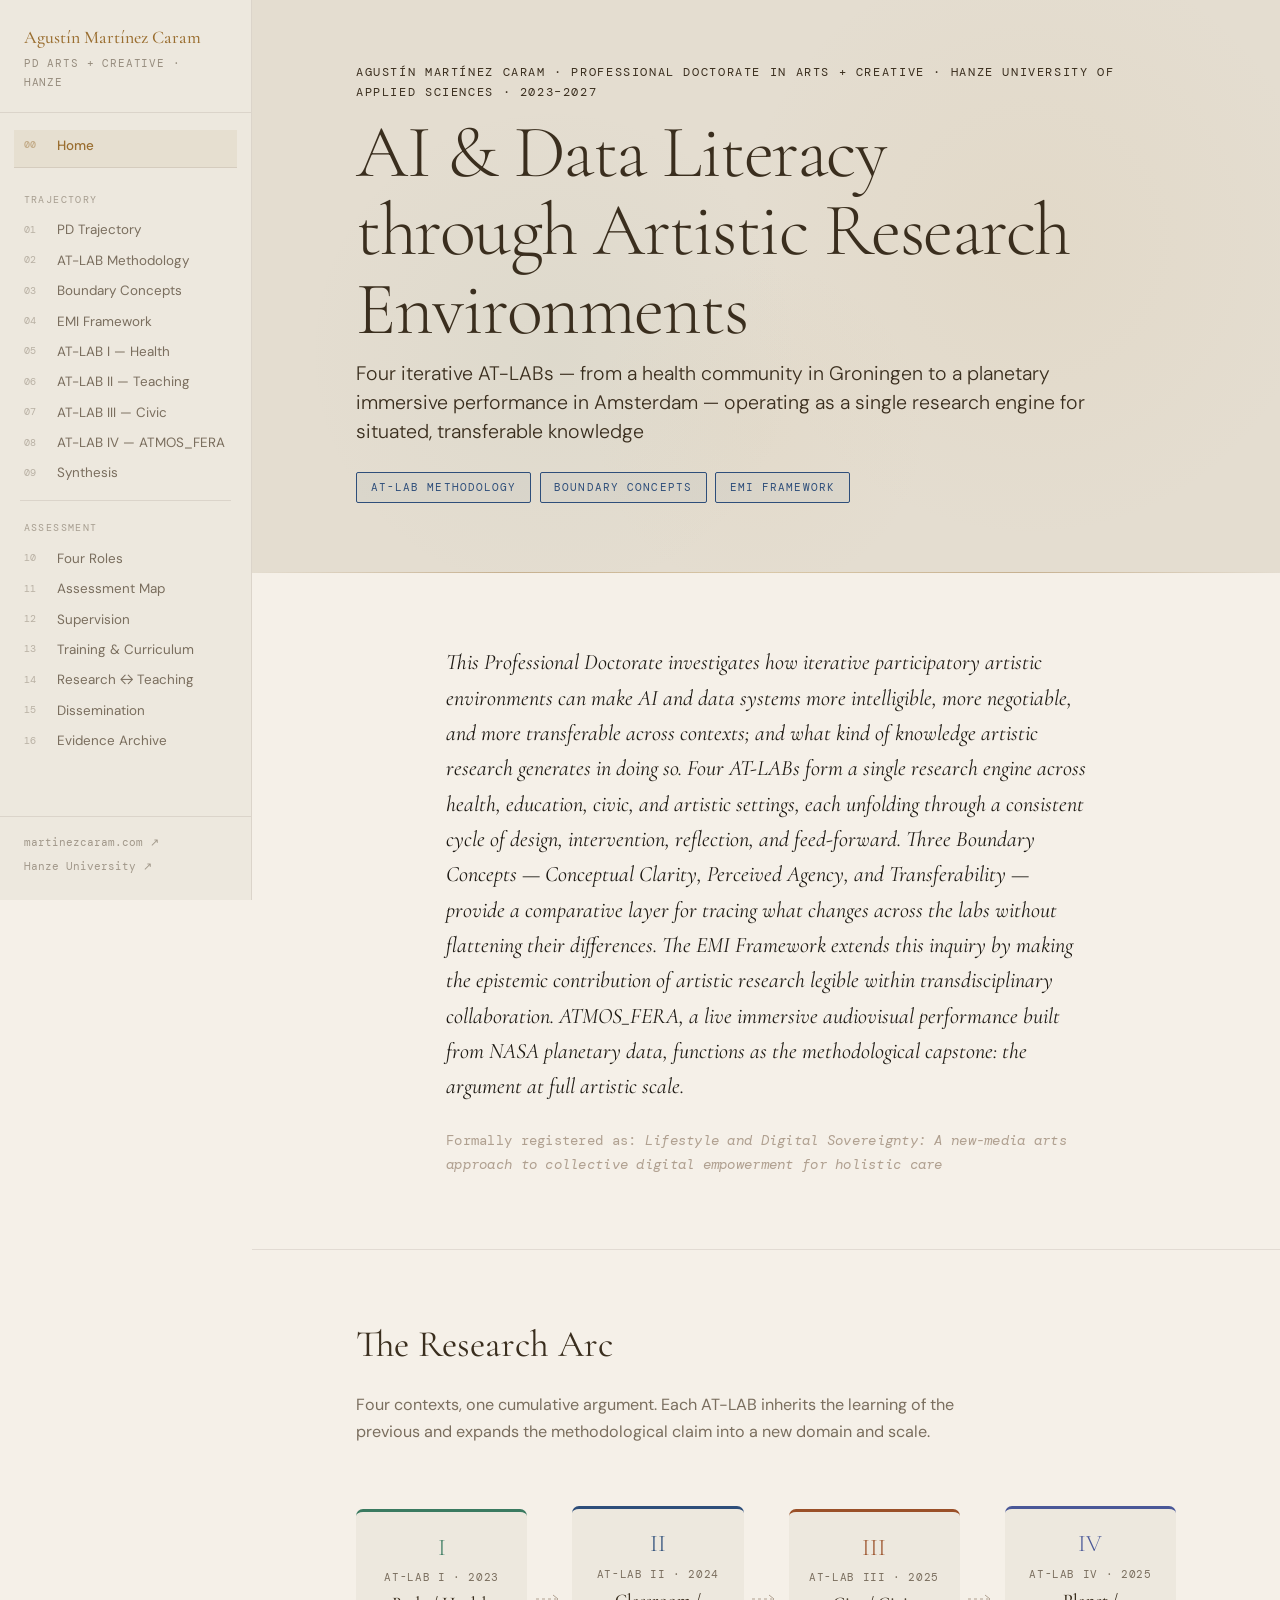
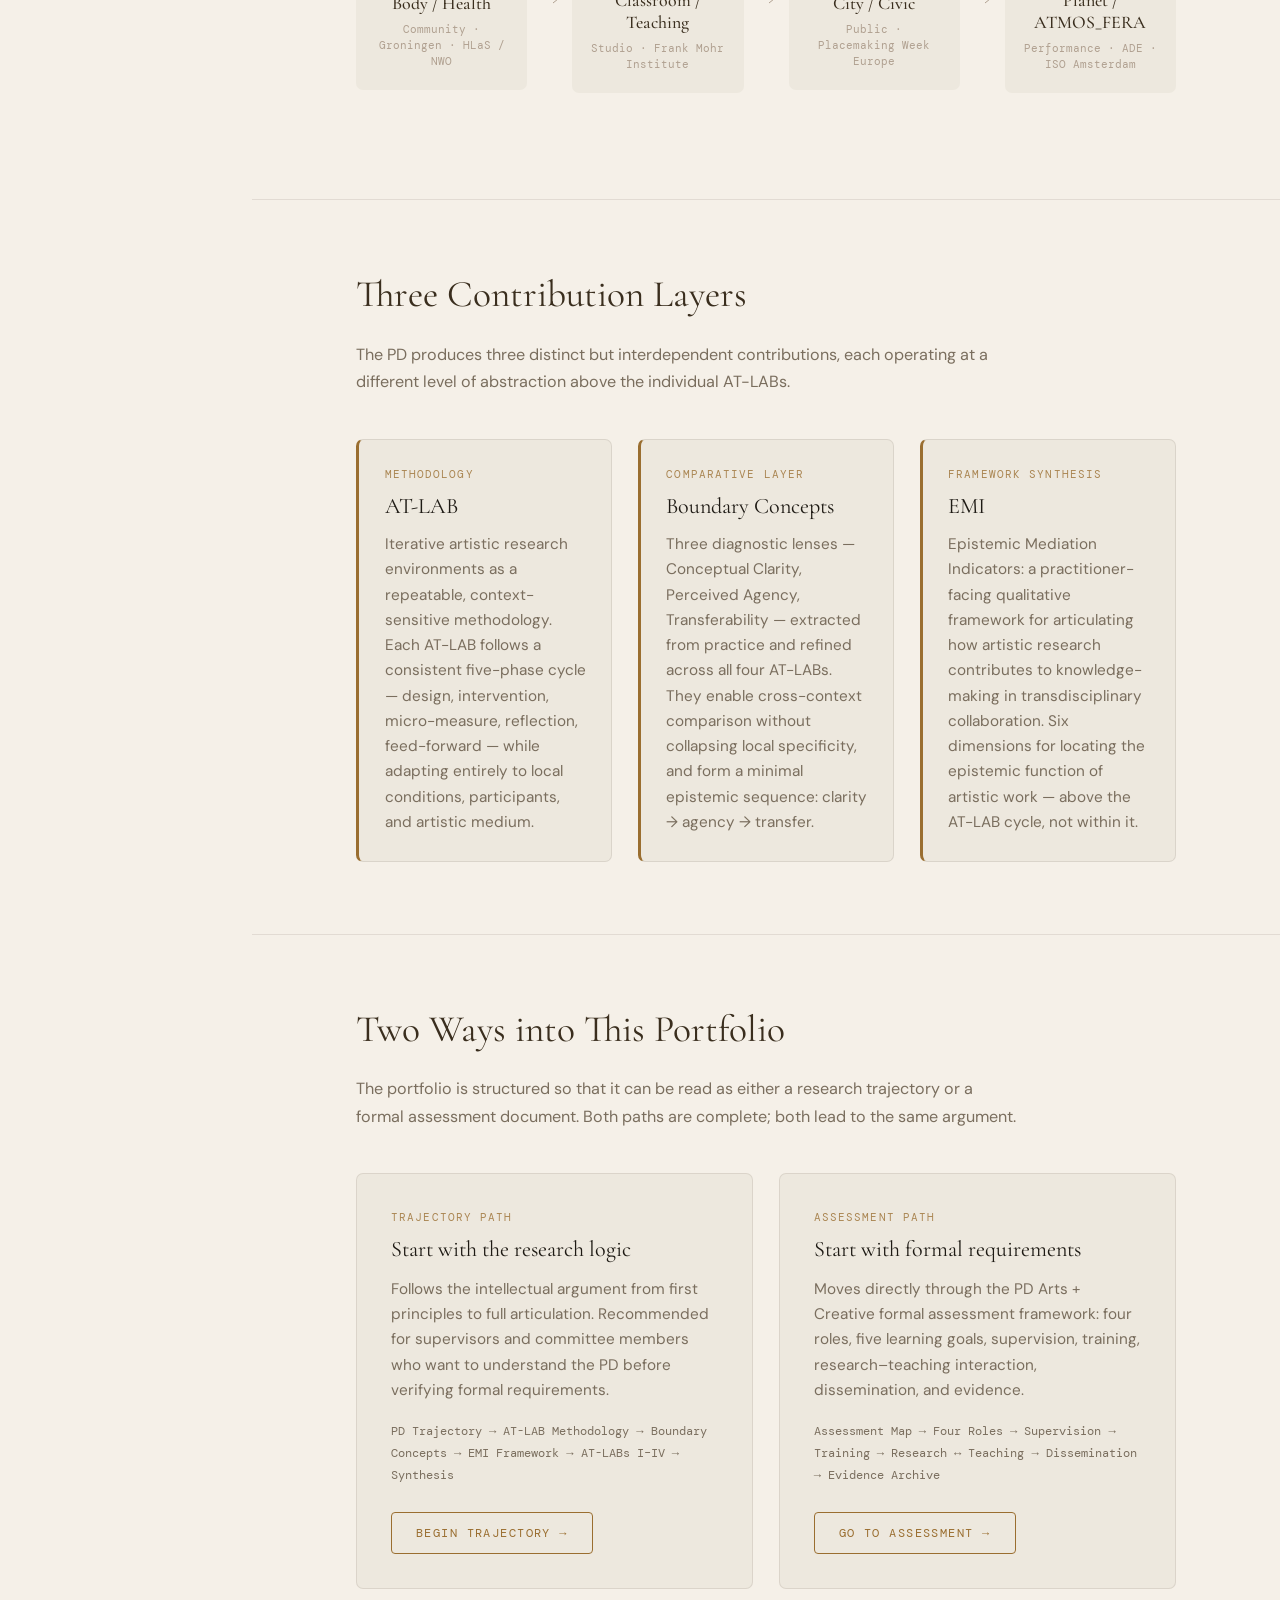
==== commit c078b911: "Update index.html" ====
--- a/index.html
+++ b/index.html
@@ -89,7 +89,7 @@
     <!-- ═══ THESIS ═══ -->
     <section class="page-section">
       <div class="section-inner content-narrow">
-        <p class="lead">This Professional Doctorate investigates whether iterative participatory artistic environments can produce AI and data literacy — and what kind of knowledge that process generates. Four AT-LABs form one research engine across health, education, civic, and artistic contexts, each following a consistent cycle of design, intervention, micro-measure, reflection, and feed-forward. Three Boundary Concepts — Conceptual Clarity, Perceived Agency, Transferability — enable cross-context comparison. The EMI Framework positions the contribution within transdisciplinary collaboration. ATMOS_FERA — a live immersive audiovisual performance built from NASA planetary data — is the methodological capstone: the argument at full scale.</p>
+        <p class="lead">This Professional Doctorate investigates how iterative participatory artistic environments can make AI and data systems more intelligible, more negotiable, and more transferable across contexts; and what kind of knowledge artistic research generates in doing so. Four AT-LABs form a single research engine across health, education, civic, and artistic settings, each unfolding through a consistent cycle of design, intervention, reflection, and feed-forward. Three Boundary Concepts — Conceptual Clarity, Perceived Agency, and Transferability — provide a comparative layer for tracing what changes across the labs without flattening their differences. The EMI Framework extends this inquiry by making the epistemic contribution of artistic research legible within transdisciplinary collaboration. ATMOS_FERA, a live immersive audiovisual performance built from NASA planetary data, functions as the methodological capstone: the argument at full artistic scale.</p>
         <p style="font-size:0.82rem; font-family:var(--mono); color:var(--ink-faint); margin-top:1rem; letter-spacing:0.02em;">Formally registered as: <em>Lifestyle and Digital Sovereignty: A new-media arts approach to collective digital empowerment for holistic care</em></p>
       </div>
     </section>
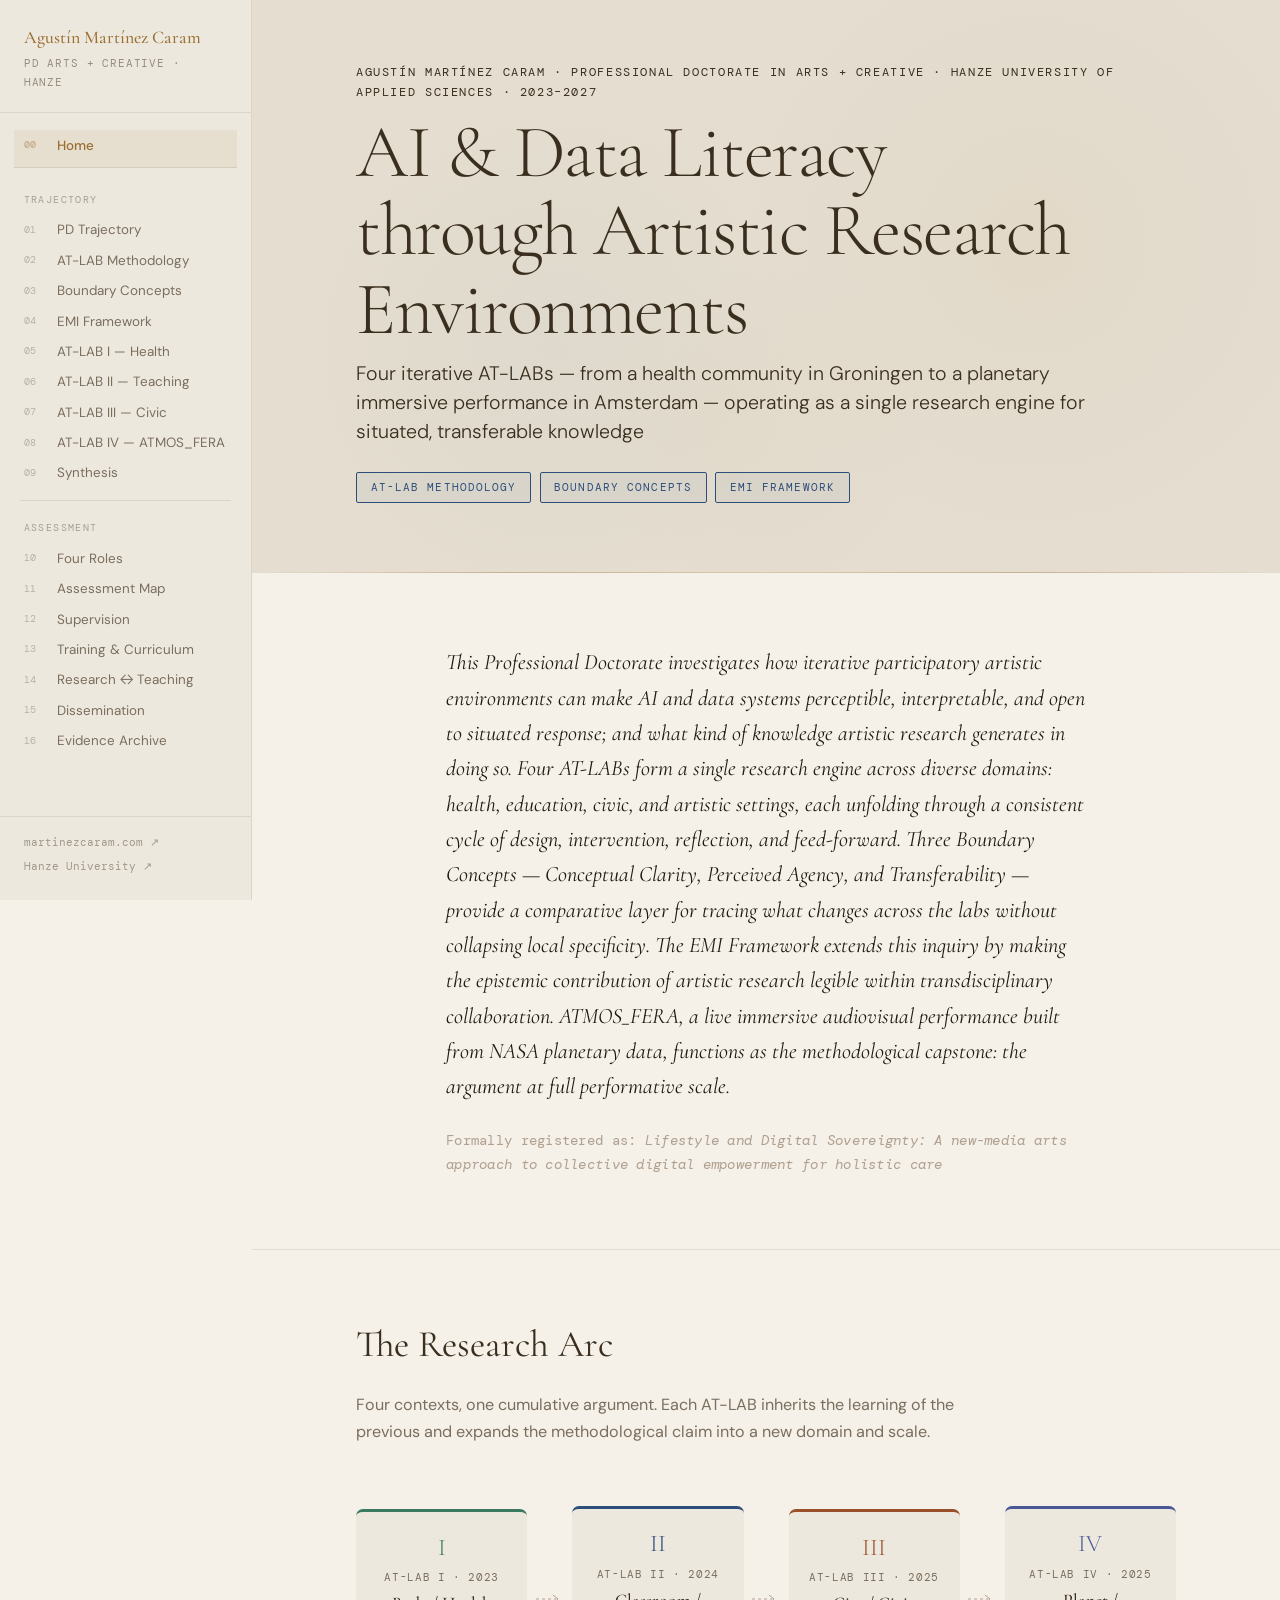
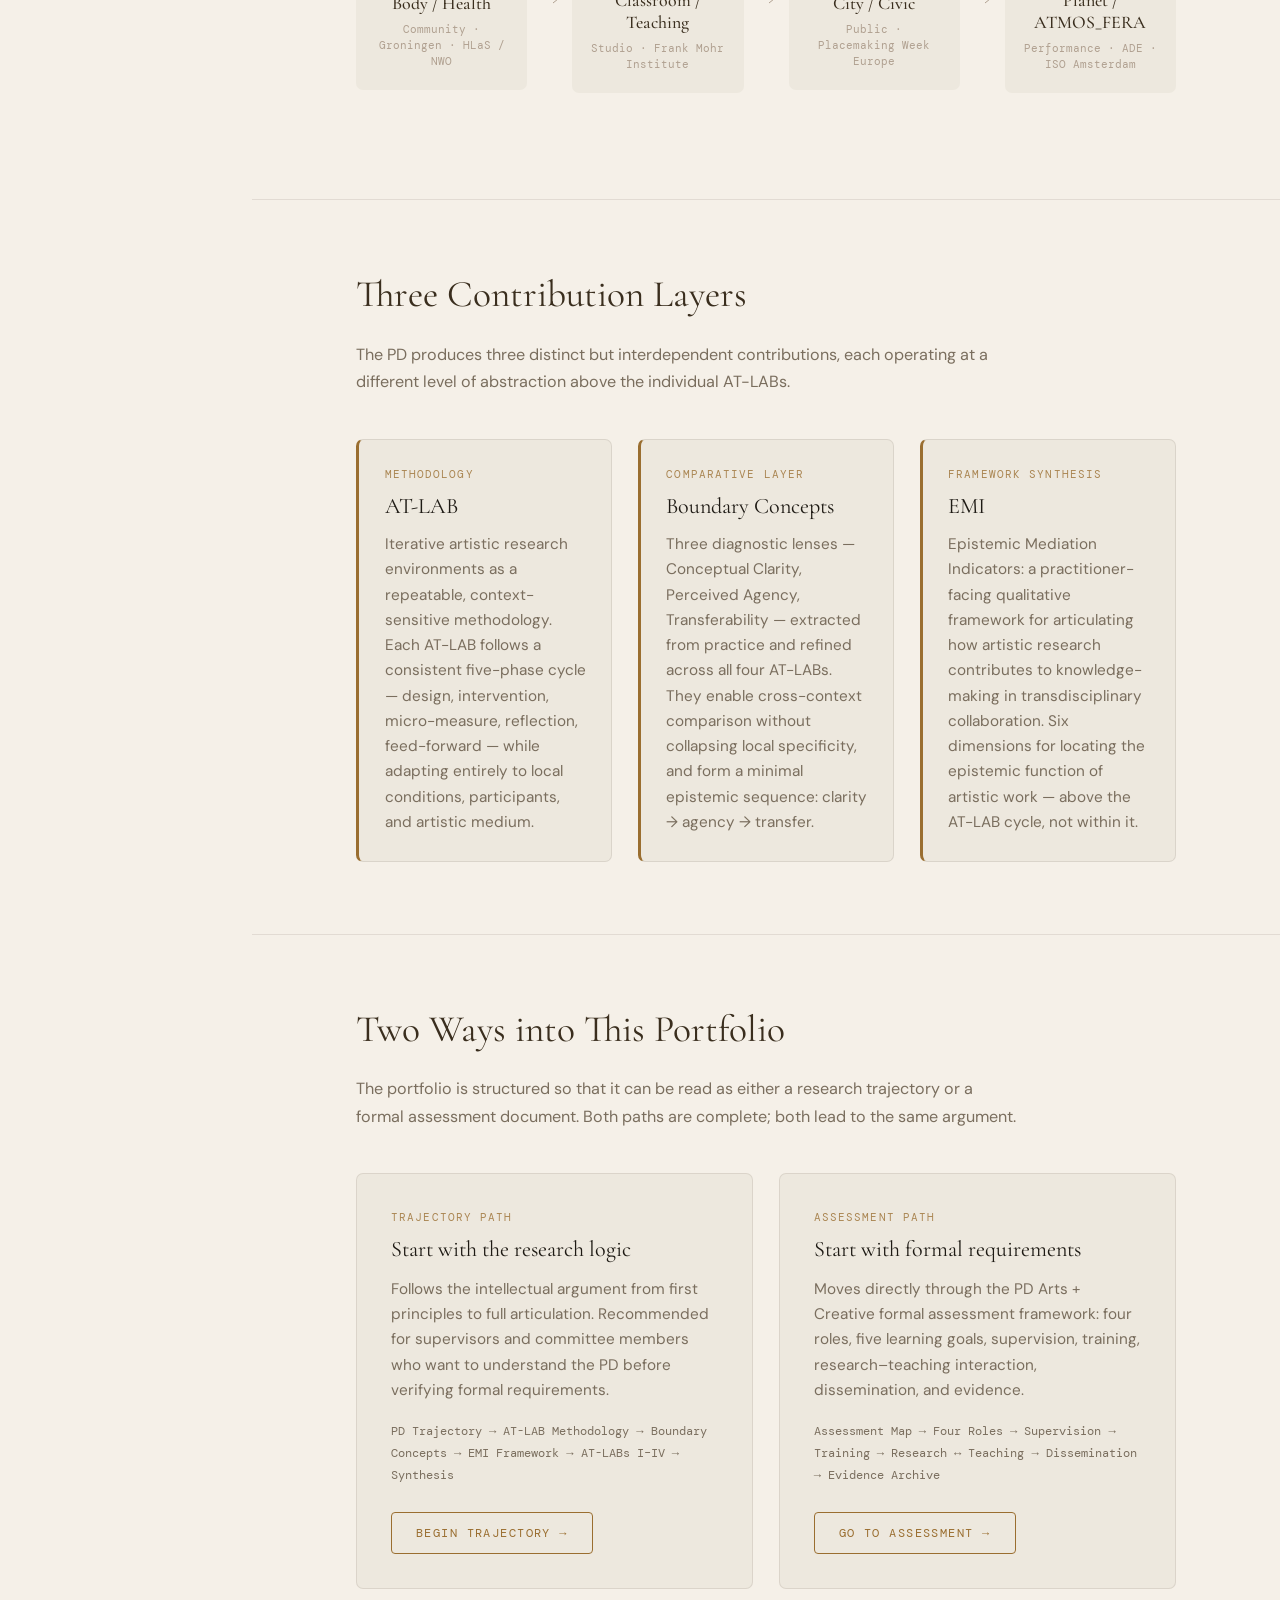
==== commit a08b0e8a: "Update index.html" ====
--- a/index.html
+++ b/index.html
@@ -89,7 +89,7 @@
     <!-- ═══ THESIS ═══ -->
     <section class="page-section">
       <div class="section-inner content-narrow">
-        <p class="lead">This Professional Doctorate investigates how iterative participatory artistic environments can make AI and data systems more intelligible, more negotiable, and more transferable across contexts; and what kind of knowledge artistic research generates in doing so. Four AT-LABs form a single research engine across health, education, civic, and artistic settings, each unfolding through a consistent cycle of design, intervention, reflection, and feed-forward. Three Boundary Concepts — Conceptual Clarity, Perceived Agency, and Transferability — provide a comparative layer for tracing what changes across the labs without flattening their differences. The EMI Framework extends this inquiry by making the epistemic contribution of artistic research legible within transdisciplinary collaboration. ATMOS_FERA, a live immersive audiovisual performance built from NASA planetary data, functions as the methodological capstone: the argument at full artistic scale.</p>
+        <p class="lead">This Professional Doctorate investigates how iterative participatory artistic environments can make AI and data systems perceptible, interpretable, and open to situated response; and what kind of knowledge artistic research generates in doing so. Four AT-LABs form a single research engine across diverse domains: health, education, civic, and artistic settings, each unfolding through a consistent cycle of design, intervention, reflection, and feed-forward. Three Boundary Concepts — Conceptual Clarity, Perceived Agency, and Transferability — provide a comparative layer for tracing what changes across the labs without collapsing local specificity. The EMI Framework extends this inquiry by making the epistemic contribution of artistic research legible within transdisciplinary collaboration. ATMOS_FERA, a live immersive audiovisual performance built from NASA planetary data, functions as the methodological capstone: the argument at full performative scale.</p>
         <p style="font-size:0.82rem; font-family:var(--mono); color:var(--ink-faint); margin-top:1rem; letter-spacing:0.02em;">Formally registered as: <em>Lifestyle and Digital Sovereignty: A new-media arts approach to collective digital empowerment for holistic care</em></p>
       </div>
     </section>
